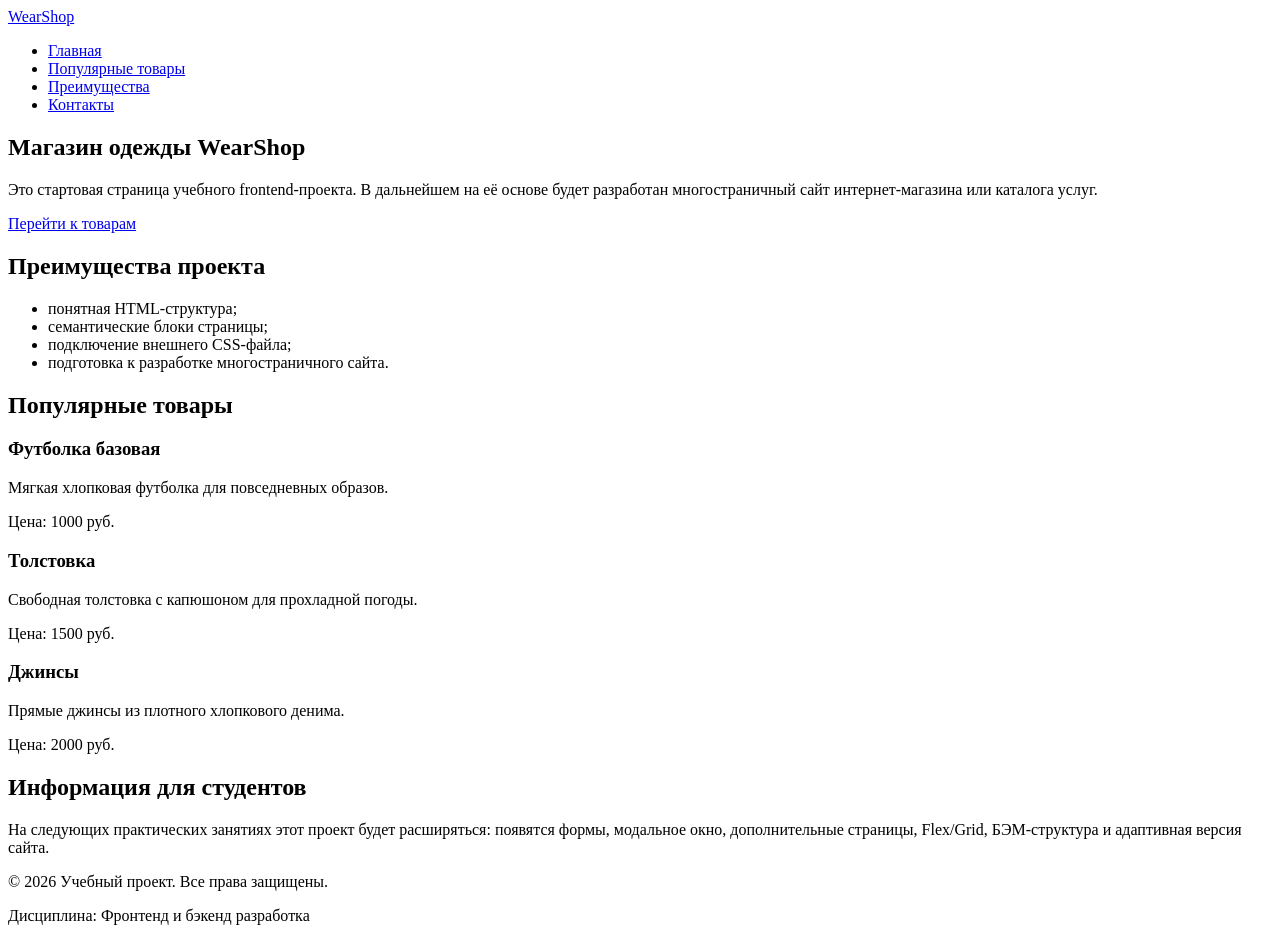
==== index.html @ c842a142 "Практика 2: семантическая главная страница" ====
<!DOCTYPE html>
<html lang="ru">
<head>
  <meta charset="UTF-8">
  <meta name="viewport" content="width=device-width, initial-scale=1.0">
  <title>Магазин одежды WearShop</title>
  <link rel="stylesheet" href="css/style.css">
</head>
<body>
<header>
  <div class="site-header">
    <a class="site-logo" href="index.html">WearShop</a>

    <nav class="site-nav" aria-label="Основная навигация">
      <ul class="site-nav__list">
        <li><a href="index.html">Главная</a></li>
        <li><a href="#popular">Популярные товары</a></li>
        <li><a href="#advantages">Преимущества</a></li>
        <li><a href="#contacts">Контакты</a></li>
      </ul>
    </nav>
  </div>
</header>
<main>
<section class="hero">
  <h1>Магазин одежды WearShop</h1>
  <p>
    Это стартовая страница учебного frontend-проекта.
    В дальнейшем на её основе будет разработан многостраничный сайт
    интернет-магазина или каталога услуг.
  </p>
  <a class="button" href="#popular">Перейти к товарам</a>
</section>
<section class="section" id="advantages">
  <h2>Преимущества проекта</h2>

  <ul class="advantages-list">
    <li>понятная HTML-структура;</li>
    <li>семантические блоки страницы;</li>
    <li>подключение внешнего CSS-файла;</li>
    <li>подготовка к разработке многостраничного сайта.</li>
  </ul>
</section>
<section class="section" id="popular">
  <h2>Популярные товары</h2>

  <article class="product-card">
    <h3>Футболка базовая</h3>
    <p>Мягкая хлопковая футболка для повседневных образов.</p>
    <p>Цена: 1000 руб.</p>
  </article>

  <article class="product-card">
    <h3>Толстовка</h3>
    <p>Свободная толстовка с капюшоном для прохладной погоды.</p>
    <p>Цена: 1500 руб.</p>
  </article>

  <article class="product-card">
    <h3>Джинсы</h3>
    <p>Прямые джинсы из плотного хлопкового денима.</p>
    <p>Цена: 2000 руб.</p>
  </article>
</section>
<aside class="aside-info">
  <h2>Информация для студентов</h2>
  <p>
    На следующих практических занятиях этот проект будет расширяться:
    появятся формы, модальное окно, дополнительные страницы, Flex/Grid,
    БЭМ-структура и адаптивная версия сайта.
  </p>
</aside>
</main>
<footer id="contacts">
  <p>&copy; 2026 Учебный проект. Все права защищены.</p>
  <p>Дисциплина: Фронтенд и бэкенд разработка</p>
</footer>
</body>
</html>
---- css/style.css ----
/* Практическое занятие 2: код на основе методических примеров. */
*/
* {
  box-sizing: border-box;
}

*/
body {
  margin: 0;
  font-family: Arial, sans-serif;
  line-height: 1.5;
  color: #222222;
  background-color: #ffffff;
}

*/
header,
main,
footer {
  padding: 20px;
}

*/
header {
  background-color: #f2f2f2;
}

*/
footer {
  background-color: #f2f2f2;
}

*/
.site-header {
  max-width: 1100px;
  margin: 0 auto;
}

*/
.site-logo {
  font-weight: bold;
  text-decoration: none;
  color: #222222;
}

*/
.site-nav__list {
  padding: 0;
  margin: 16px 0 0;
  list-style: none;
}

*/
.site-nav__list li {
  margin-bottom: 8px;
}

*/
.site-nav__list a {
  color: #0057b8;
  text-decoration: none;
}

*/
.site-nav__list a:hover {
  text-decoration: underline;
}

*/
.hero {
  max-width: 1100px;
  margin: 0 auto 32px;
  padding: 32px 20px;
  background-color: #eef5ff;
  border-radius: 12px;
}

*/
.section {
  max-width: 1100px;
  margin: 0 auto 32px;
}

*/
.section h2 {
  margin-top: 0;
}

*/
.product-card {
  margin-bottom: 16px;
  padding: 16px;
  border: 1px solid #dddddd;
  border-radius: 8px;
  background-color: #ffffff;
}

*/
.product-card h3 {
  margin-top: 0;
}

*/
.button {
  display: inline-block;
  padding: 10px 16px;
  color: #ffffff;
  background-color: #0057b8;
  text-decoration: none;
  border-radius: 6px;
}

*/
.button:hover {
  background-color: #003f86;
}

*/
.aside-info {
  max-width: 1100px;
  margin: 0 auto 32px;
  padding: 16px;
  border-left: 4px solid #0057b8;
  background-color: #f7f7f7;
}
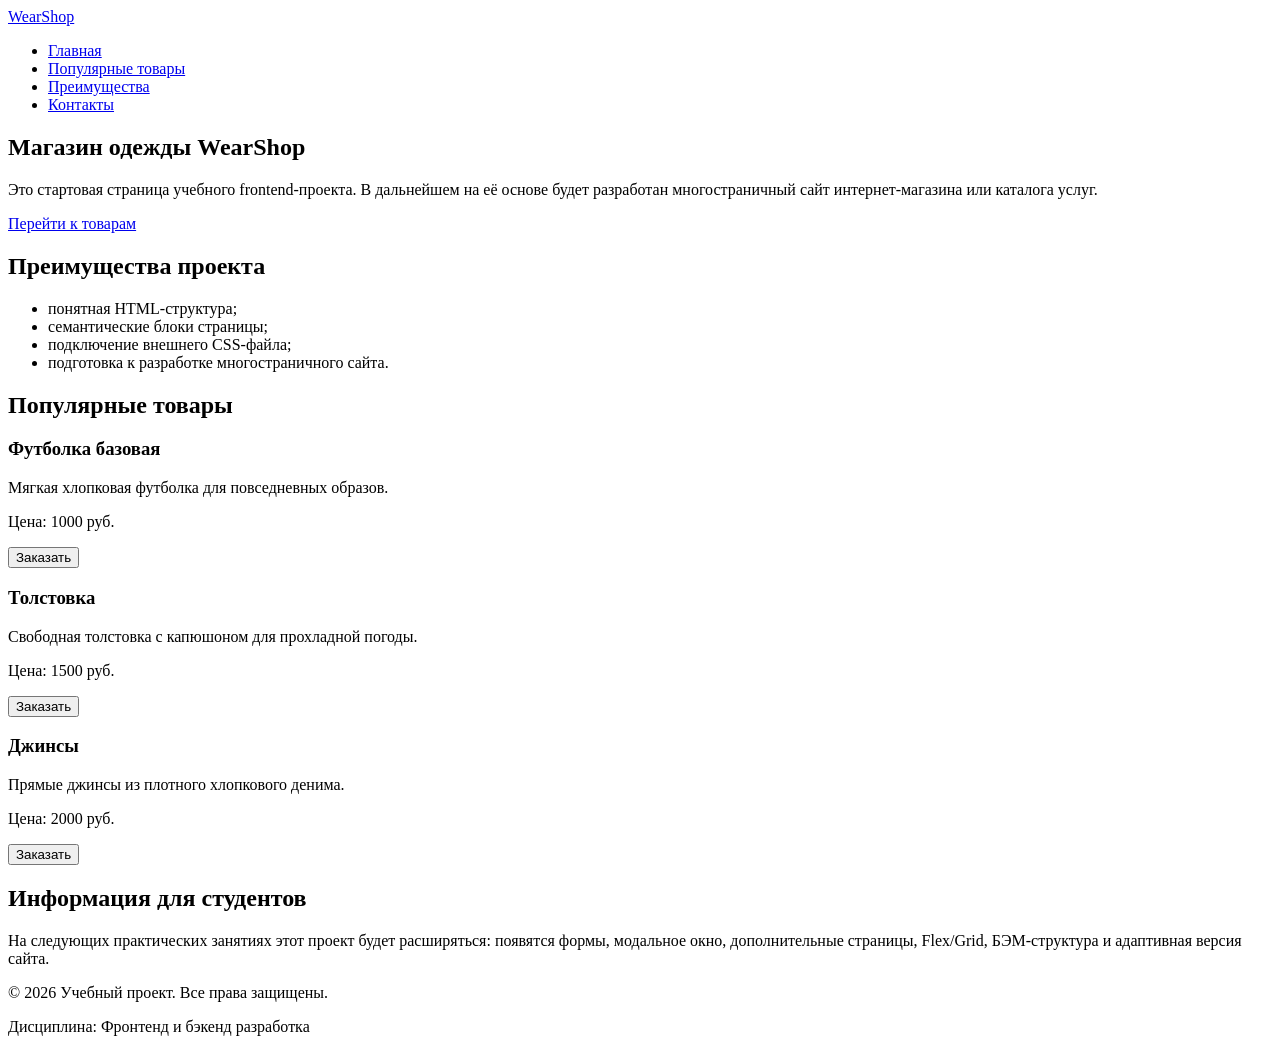
==== commit 4d317fe5: "Практика 3: модальное окно и проверка формы" ====
--- a/index.html
+++ b/index.html
@@ -5,6 +5,7 @@
   <meta name="viewport" content="width=device-width, initial-scale=1.0">
   <title>Магазин одежды WearShop</title>
   <link rel="stylesheet" href="css/style.css">
+  <script src="js/main.js" defer></script>
 </head>
 <body>
 <header>
@@ -48,18 +49,21 @@
     <h3>Футболка базовая</h3>
     <p>Мягкая хлопковая футболка для повседневных образов.</p>
     <p>Цена: 1000 руб.</p>
+    <button class="button product-card__button" type="button" data-product="Футболка базовая">Заказать</button>
   </article>
 
   <article class="product-card">
     <h3>Толстовка</h3>
     <p>Свободная толстовка с капюшоном для прохладной погоды.</p>
     <p>Цена: 1500 руб.</p>
+    <button class="button product-card__button" type="button" data-product="Толстовка">Заказать</button>
   </article>
 
   <article class="product-card">
     <h3>Джинсы</h3>
     <p>Прямые джинсы из плотного хлопкового денима.</p>
     <p>Цена: 2000 руб.</p>
+    <button class="button product-card__button" type="button" data-product="Джинсы">Заказать</button>
   </article>
 </section>
 <aside class="aside-info">
@@ -75,5 +79,100 @@
   <p>&copy; 2026 Учебный проект. Все права защищены.</p>
   <p>Дисциплина: Фронтенд и бэкенд разработка</p>
 </footer>
+<dialog class="order-dialog" id="order-dialog" aria-labelledby="order-dialog-title">
+  <h2 id="order-dialog-title">Оформление заявки</h2>
+
+  <form class="order-form" id="order-form" action="#" method="post" novalidate>
+    <input id="selected-product" name="selected-product" type="hidden">
+
+    <div class="form-field">
+      <label for="order-name">Имя</label>
+      <input
+        id="order-name"
+        name="name"
+        type="text"
+        placeholder="Введите ваше имя"
+        minlength="2"
+        autocomplete="given-name"
+        required
+      >
+    </div>
+
+    <div class="form-field">
+      <label for="order-email">E-mail</label>
+      <input
+        id="order-email"
+        name="email"
+        type="email"
+        placeholder="example@mail.ru"
+        autocomplete="email"
+        required
+      >
+    </div>
+
+    <div class="form-field">
+      <label for="order-phone">Телефон</label>
+      <input
+        id="order-phone"
+        name="phone"
+        type="tel"
+        inputmode="tel"
+        placeholder="+7 (900) 000-00-00"
+        pattern="^\+7 \(\d{3}\) \d{3}-\d{2}-\d{2}$"
+        required
+      >
+      <small>Формат: +7 (900) 000-00-00</small>
+    </div>
+
+    <div class="form-field">
+      <label for="order-date">Дата связи</label>
+      <input
+        id="order-date"
+        name="date"
+        type="date"
+      >
+    </div>
+
+    <div class="form-field">
+      <label for="order-topic">Тема заявки</label>
+      <select id="order-topic" name="topic" required>
+        <option value="">Выберите тему</option>
+        <option value="product">Заказ товара</option>
+        <option value="consultation">Консультация</option>
+        <option value="delivery">Доставка</option>
+      </select>
+    </div>
+
+    <div class="form-field">
+      <label for="order-comment">Комментарий</label>
+      <textarea
+        id="order-comment"
+        name="comment"
+        rows="4"
+        placeholder="Укажите дополнительную информацию"
+      ></textarea>
+    </div>
+
+    <div class="form-field form-field--checkbox">
+      <label>
+        <input
+          id="order-agreement"
+          name="agreement"
+          type="checkbox"
+          required
+        >
+        Я согласен на обработку данных
+      </label>
+    </div>
+
+    <div class="form-actions">
+      <button type="button" id="close-order-dialog">Закрыть</button>
+      <button type="submit">Отправить заявку</button>
+    </div>
+  </form>
+</dialog>
+<p class="success-message" id="success-message" hidden>
+  Форма успешно отправлена!
+</p>
 </body>
 </html>
--- a/css/style.css
+++ b/css/style.css
@@ -1,4 +1,4 @@
-/* Практическое занятие 2: код на основе методических примеров. */
+/* Практическое занятие 3: код на основе методических примеров. */
 */
 * {
   box-sizing: border-box;
@@ -123,3 +123,80 @@
   border-left: 4px solid #0057b8;
   background-color: #f7f7f7;
 }
+
+*/
+.order-dialog {
+  width: min(100% - 32px, 560px);
+  padding: 24px;
+  border: none;
+  border-radius: 12px;
+}
+
+*/
+.order-dialog::backdrop {
+  background-color: rgba(0, 0, 0, 0.5);
+}
+
+*/
+.form-field {
+  margin-bottom: 16px;
+}
+
+*/
+.form-field label {
+  display: block;
+  margin-bottom: 6px;
+}
+
+*/
+.form-field input,
+.form-field select,
+.form-field textarea {
+  width: 100%;
+  padding: 10px 12px;
+  border: 1px solid #cccccc;
+  border-radius: 6px;
+  font: inherit;
+}
+
+*/
+.form-field input[type="checkbox"] {
+  width: auto;
+}
+
+*/
+.form-field small {
+  display: block;
+  margin-top: 4px;
+  color: #666666;
+}
+
+*/
+.form-field input:focus-visible,
+.form-field select:focus-visible,
+.form-field textarea:focus-visible,
+.form-actions button:focus-visible {
+  outline: 2px solid #0057b8;
+  outline-offset: 2px;
+}
+
+*/
+[aria-invalid="true"] {
+  border-color: #b00020;
+}
+
+*/
+.form-actions {
+  display: flex;
+  gap: 12px;
+  margin-top: 20px;
+}
+
+*/
+.success-message {
+  max-width: 1100px;
+  margin: 24px auto;
+  padding: 16px;
+  border-left: 4px solid #168a2f;
+  background-color: #eefaf0;
+}
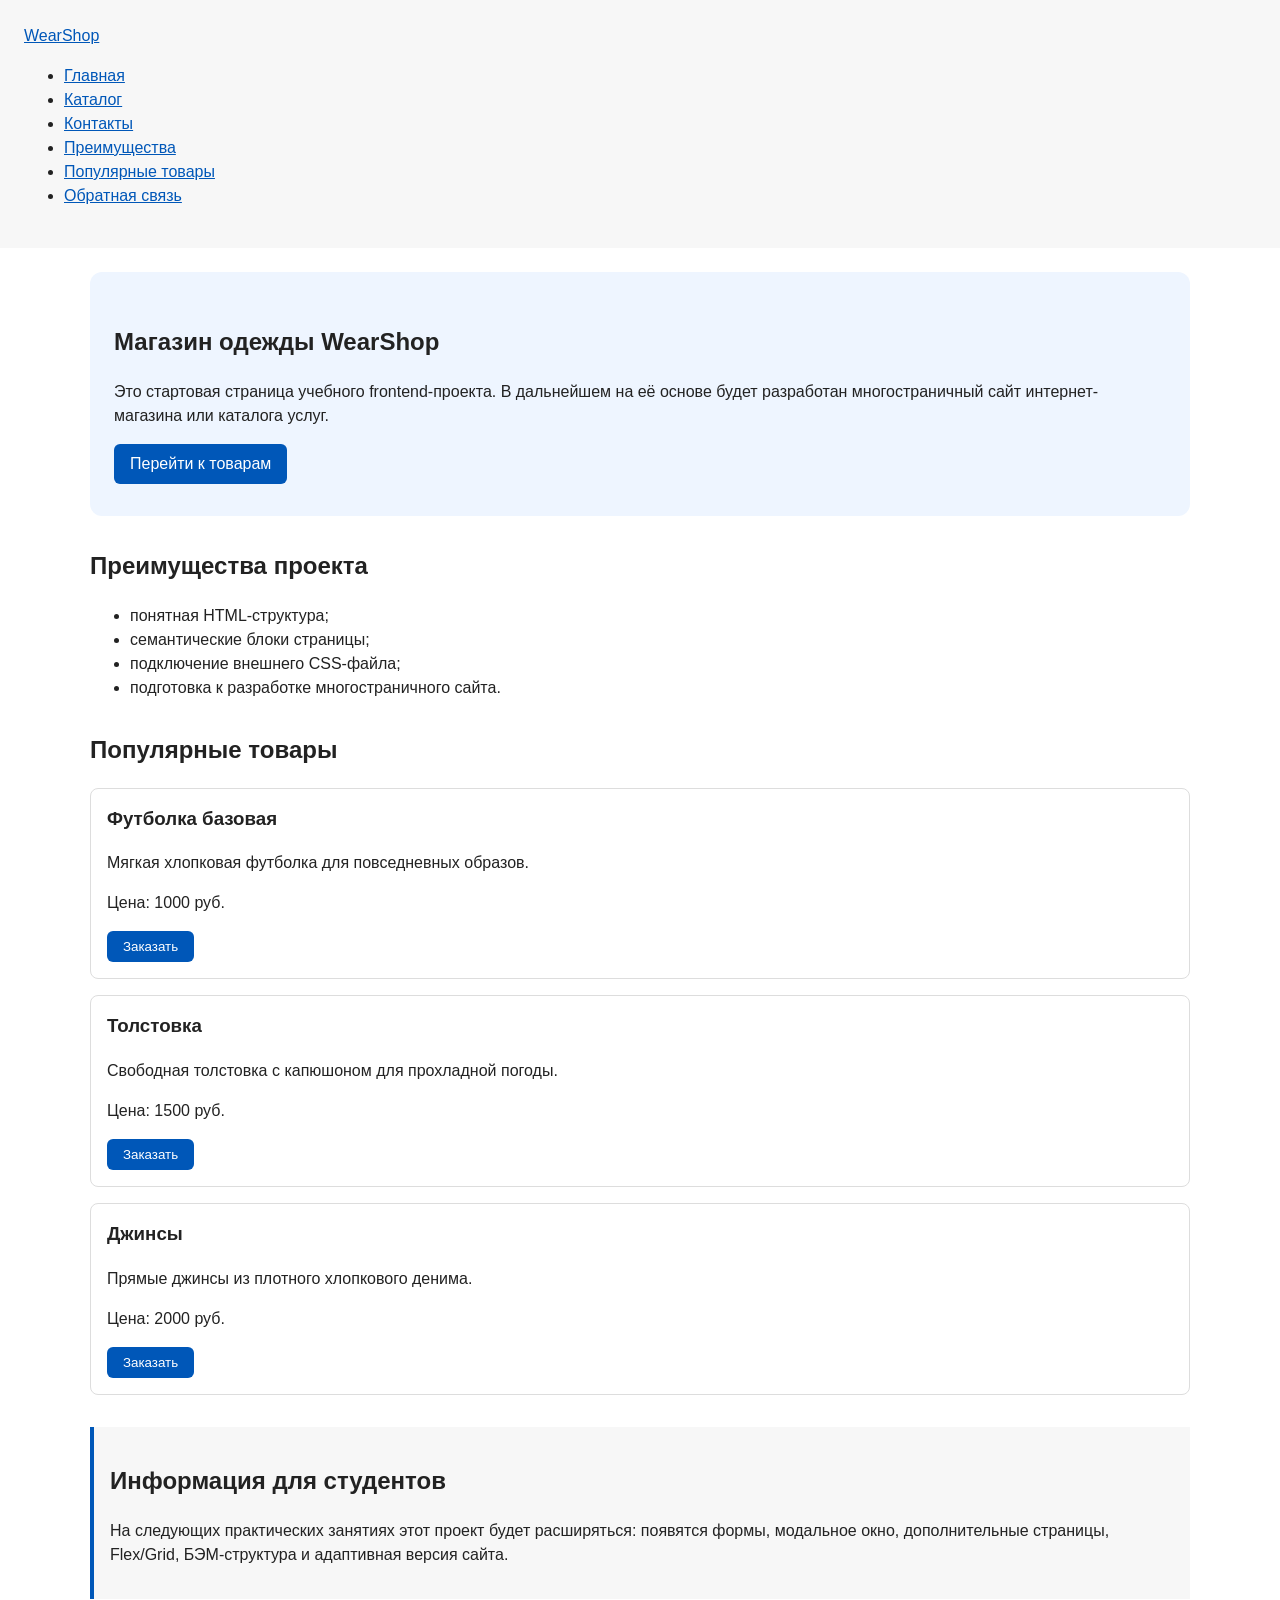
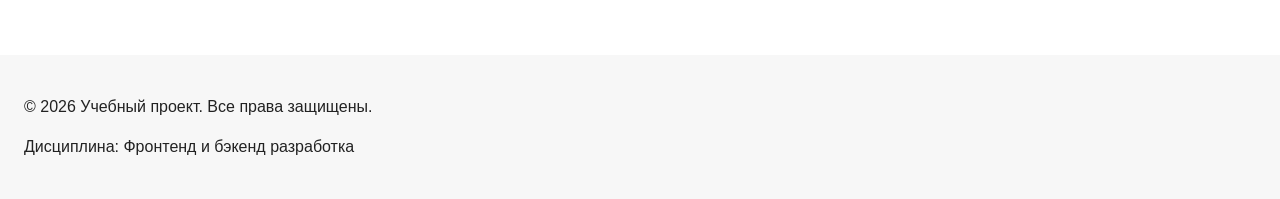
==== commit 6c77217b: "Практика 5: страницы каталога и контактов" ====
--- a/index.html
+++ b/index.html
@@ -3,6 +3,7 @@
 <head>
   <meta charset="UTF-8">
   <meta name="viewport" content="width=device-width, initial-scale=1.0">
+  <meta name="description" content="Учебный магазин одежды WearShop: базовые вещи и форма заявки.">
   <title>Магазин одежды WearShop</title>
   <link rel="stylesheet" href="css/style.css">
   <script src="js/main.js" defer></script>
@@ -13,13 +14,15 @@
     <a class="site-logo" href="index.html">WearShop</a>
 
     <nav class="site-nav" aria-label="Основная навигация">
-      <ul class="site-nav__list">
-        <li><a href="index.html">Главная</a></li>
-        <li><a href="#popular">Популярные товары</a></li>
-        <li><a href="#advantages">Преимущества</a></li>
-        <li><a href="#contacts">Контакты</a></li>
-      </ul>
-    </nav>
+  <ul class="site-nav__list">
+    <li><a href="index.html">Главная</a></li>
+    <li><a href="catalog.html">Каталог</a></li>
+    <li><a href="contacts.html">Контакты</a></li>
+    <li><a href="index.html#advantages">Преимущества</a></li>
+    <li><a href="index.html#popular">Популярные товары</a></li>
+    <li><a href="index.html#contacts">Обратная связь</a></li>
+  </ul>
+</nav>
   </div>
 </header>
 <main>
--- a/css/style.css
+++ b/css/style.css
@@ -1,4 +1,4 @@
-/* Практическое занятие 3: код на основе методических примеров. */
+/* Практическое занятие 5: код на основе методических примеров. */
 */
 * {
   box-sizing: border-box;
@@ -200,3 +200,230 @@
   border-left: 4px solid #168a2f;
   background-color: #eefaf0;
 }
+
+:root {
+  /* Основные цвета проекта */
+  --color-bg: #ffffff;
+  --color-text: #222222;
+  --color-muted: #666666;
+  --color-primary: #0057b8;
+  --color-primary-dark: #003f86;
+  --color-border: #dddddd;
+  --color-surface: #f7f7f7;
+  --color-surface-accent: #eef5ff;
+  --color-danger: #b00020;
+  --color-success: #168a2f;
+  --color-success-bg: #eefaf0;
+  --color-white: #ffffff;
+
+  /* Отступы */
+  --space-xs: 4px;
+  --space-sm: 8px;
+  --space-md: 16px;
+  --space-lg: 24px;
+  --space-xl: 32px;
+
+  /* Скругления */
+  --radius-sm: 6px;
+  --radius-md: 8px;
+  --radius-lg: 12px;
+
+  /* Размеры */
+  --container-width: 1100px;
+}
+
+body {
+  margin: 0;
+  font-family: Arial, sans-serif;
+  line-height: 1.5;
+  color: var(--color-text);
+  background-color: var(--color-bg);
+}
+
+* {
+  box-sizing: border-box;
+}
+
+header,
+main,
+footer {
+  padding: var(--space-lg);
+}
+
+header {
+  background-color: var(--color-surface);
+}
+
+footer {
+  background-color: var(--color-surface);
+}
+
+a {
+  color: var(--color-primary);
+}
+
+a:hover {
+  color: var(--color-primary-dark);
+}
+
+a:focus-visible {
+  outline: 2px solid var(--color-primary);
+  outline-offset: 3px;
+}
+
+.button {
+  display: inline-block;
+  padding: var(--space-sm) var(--space-md);
+  color: var(--color-white);
+  background-color: var(--color-primary);
+  text-decoration: none;
+  border: none;
+  border-radius: var(--radius-sm);
+  cursor: pointer;
+}
+
+.button:hover {
+  background-color: var(--color-primary-dark);
+}
+
+.button:focus-visible {
+  outline: 2px solid var(--color-primary);
+  outline-offset: 3px;
+}
+
+.button:disabled {
+  opacity: 0.6;
+  cursor: not-allowed;
+}
+
+.hero {
+  max-width: var(--container-width);
+  margin: 0 auto var(--space-xl);
+  padding: var(--space-xl) var(--space-lg);
+  background-color: var(--color-surface-accent);
+  border-radius: var(--radius-lg);
+}
+
+.section {
+  max-width: var(--container-width);
+  margin: 0 auto var(--space-xl);
+}
+
+.section h2 {
+  margin-top: 0;
+}
+
+.product-card {
+  margin-bottom: var(--space-md);
+  padding: var(--space-md);
+  border: 1px solid var(--color-border);
+  border-radius: var(--radius-md);
+  background-color: var(--color-bg);
+}
+
+.product-card:hover {
+  border-color: var(--color-primary);
+}
+
+.product-card h3 {
+  margin-top: 0;
+}
+
+.aside-info {
+  max-width: var(--container-width);
+  margin: 0 auto var(--space-xl);
+  padding: var(--space-md);
+  border-left: 4px solid var(--color-primary);
+  background-color: var(--color-surface);
+}
+
+.order-dialog {
+  width: min(100% - 32px, 560px);
+  padding: var(--space-lg);
+  border: none;
+  border-radius: var(--radius-lg);
+}
+
+.order-dialog::backdrop {
+  background-color: rgba(0, 0, 0, 0.5);
+}
+
+.form-field {
+  margin-bottom: var(--space-md);
+}
+
+.form-field label {
+  display: block;
+  margin-bottom: var(--space-xs);
+}
+
+.form-field input,
+.form-field select,
+.form-field textarea {
+  width: 100%;
+  padding: 10px 12px;
+  border: 1px solid var(--color-border);
+  border-radius: var(--radius-sm);
+  font: inherit;
+}
+
+.form-field input[type="checkbox"] {
+  width: auto;
+}
+
+.form-field small {
+  display: block;
+  margin-top: var(--space-xs);
+  color: var(--color-muted);
+}
+
+.form-field input:hover,
+.form-field select:hover,
+.form-field textarea:hover {
+  border-color: var(--color-primary);
+}
+
+.form-field input:focus-visible,
+.form-field select:focus-visible,
+.form-field textarea:focus-visible,
+.form-actions button:focus-visible {
+  outline: 2px solid var(--color-primary);
+  outline-offset: 3px;
+}
+
+[aria-invalid="true"] {
+  border-color: var(--color-danger);
+}
+
+.success-message {
+  max-width: var(--container-width);
+  margin: var(--space-lg) auto;
+  padding: var(--space-md);
+  border-left: 4px solid var(--color-success);
+  background-color: var(--color-success-bg);
+}
+
+.breadcrumbs {
+  max-width: var(--container-width);
+  margin: 0 auto var(--space-md);
+  font-size: 14px;
+  color: var(--color-muted);
+}
+
+.breadcrumbs a {
+  color: var(--color-primary);
+}
+
+.breadcrumbs span::before {
+  content: " / ";
+  color: var(--color-muted);
+}
+
+html {
+  scroll-behavior: smooth;
+}
+
+:target {
+  outline: 2px dashed var(--color-primary);
+  outline-offset: 4px;
+}
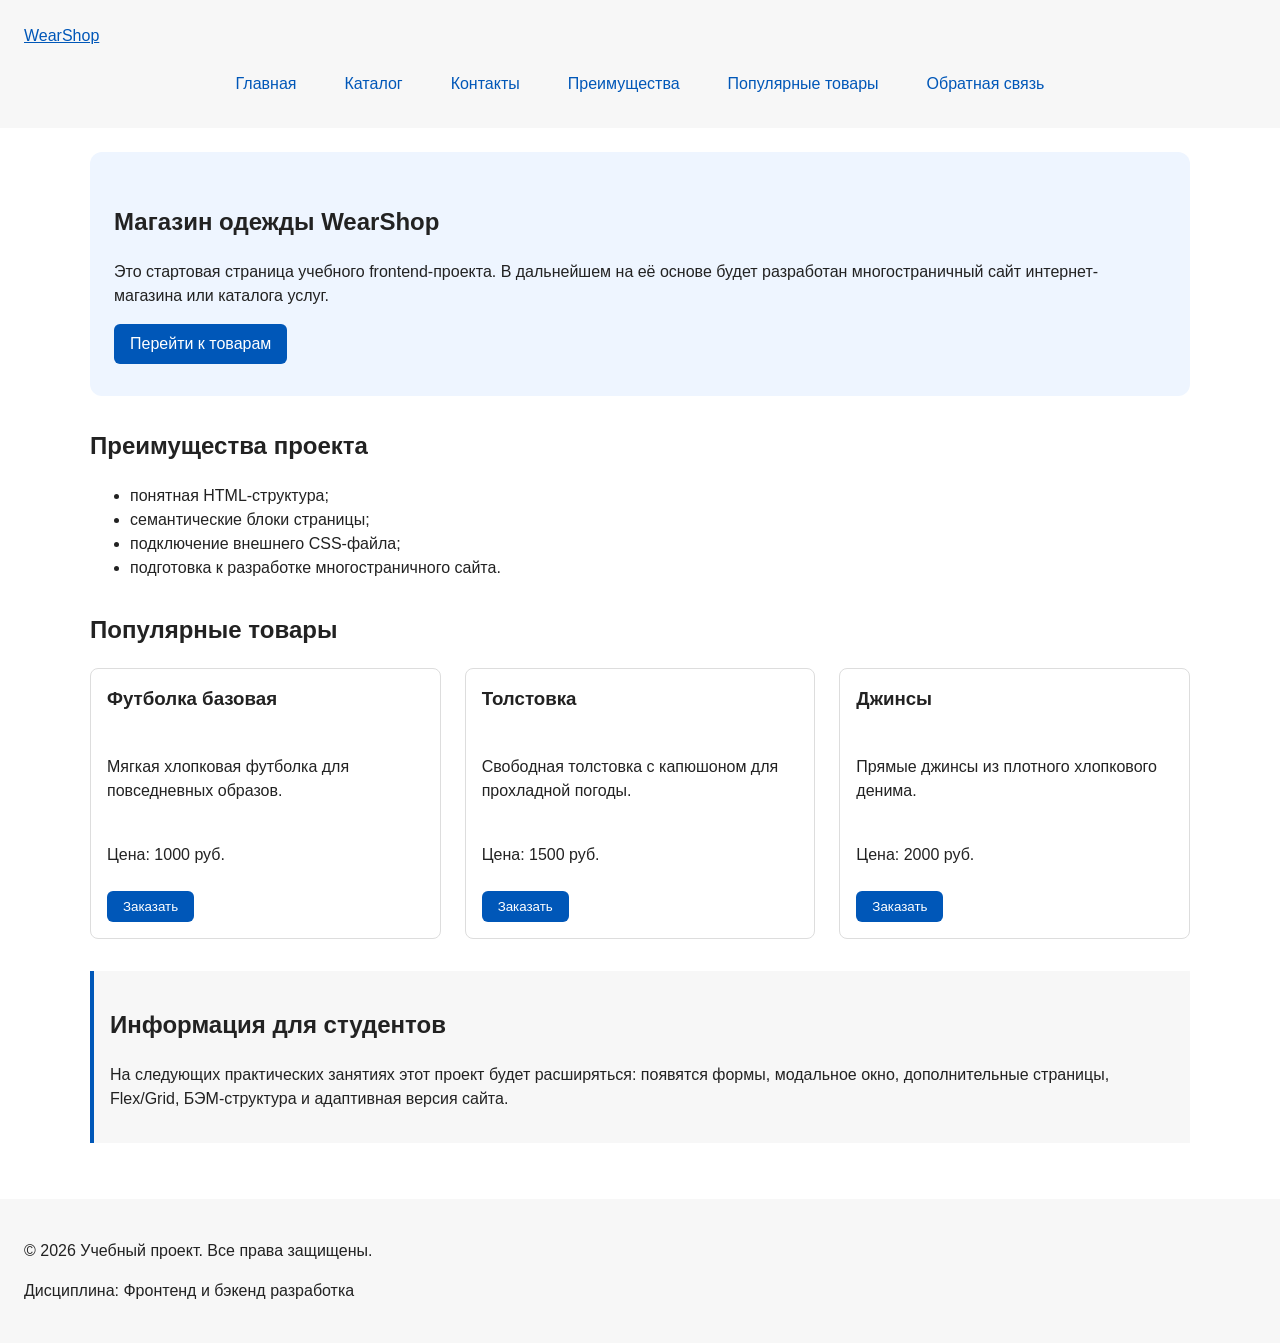
==== commit e2679a7b: "Практика 6: Flexbox и Grid" ====
--- a/index.html
+++ b/index.html
@@ -48,7 +48,8 @@
 <section class="section" id="popular">
   <h2>Популярные товары</h2>
 
-  <article class="product-card">
+  <div class="products-grid">
+<article class="product-card">
     <h3>Футболка базовая</h3>
     <p>Мягкая хлопковая футболка для повседневных образов.</p>
     <p>Цена: 1000 руб.</p>
@@ -68,6 +69,7 @@
     <p>Цена: 2000 руб.</p>
     <button class="button product-card__button" type="button" data-product="Джинсы">Заказать</button>
   </article>
+</div>
 </section>
 <aside class="aside-info">
   <h2>Информация для студентов</h2>
--- a/css/style.css
+++ b/css/style.css
@@ -1,4 +1,4 @@
-/* Практическое занятие 5: код на основе методических примеров. */
+/* Практическое занятие 6: код на основе методических примеров. */
 */
 * {
   box-sizing: border-box;
@@ -314,7 +314,10 @@
 }
 
 .product-card {
-  margin-bottom: var(--space-md);
+  display: flex;
+  flex-direction: column;
+  gap: var(--space-sm);
+  margin-bottom: 0;
   padding: var(--space-md);
   border: 1px solid var(--color-border);
   border-radius: var(--radius-md);
@@ -427,3 +430,88 @@
   outline: 2px dashed var(--color-primary);
   outline-offset: 4px;
 }
+
+.site-nav__list {
+  display: flex;
+  flex-wrap: wrap;
+  justify-content: center;
+  align-items: center;
+  gap: var(--space-md);
+  padding: 0;
+  margin: var(--space-md) 0 0;
+  list-style: none;
+}
+
+.site-nav__list a {
+  display: inline-block;
+  padding: var(--space-sm) var(--space-md);
+  color: var(--color-primary);
+  text-decoration: none;
+  border-radius: var(--radius-sm);
+}
+
+.site-nav__list a:hover {
+  color: var(--color-white);
+  background-color: var(--color-primary);
+}
+
+.products-grid {
+  display: grid;
+  grid-template-columns: repeat(3, 1fr);
+  gap: var(--space-lg);
+}
+
+.product-card .button {
+  margin-top: auto;
+  align-self: flex-start;
+}
+
+.catalog-layout {
+  max-width: var(--container-width);
+  margin: 0 auto var(--space-xl);
+  display: grid;
+  grid-template-columns: 260px 1fr;
+  grid-template-areas: "filters products";
+  gap: var(--space-lg);
+}
+
+.catalog-filters {
+  grid-area: filters;
+  padding: var(--space-md);
+  border: 1px solid var(--color-border);
+  border-radius: var(--radius-md);
+  background-color: var(--color-surface);
+}
+
+.catalog-products {
+  grid-area: products;
+}
+
+.filters-form {
+  display: grid;
+  gap: var(--space-md);
+}
+
+.filters-form fieldset {
+  margin: 0;
+  padding: var(--space-md);
+  border: 1px solid var(--color-border);
+  border-radius: var(--radius-sm);
+}
+
+.filters-form legend {
+  font-weight: 700;
+}
+
+.filters-form label {
+  display: block;
+  margin-bottom: var(--space-sm);
+}
+
+.filters-form input[type="number"] {
+  width: 100%;
+  padding: 8px 10px;
+  border: 1px solid var(--color-border);
+  border-radius: var(--radius-sm);
+  font: inherit;
+}
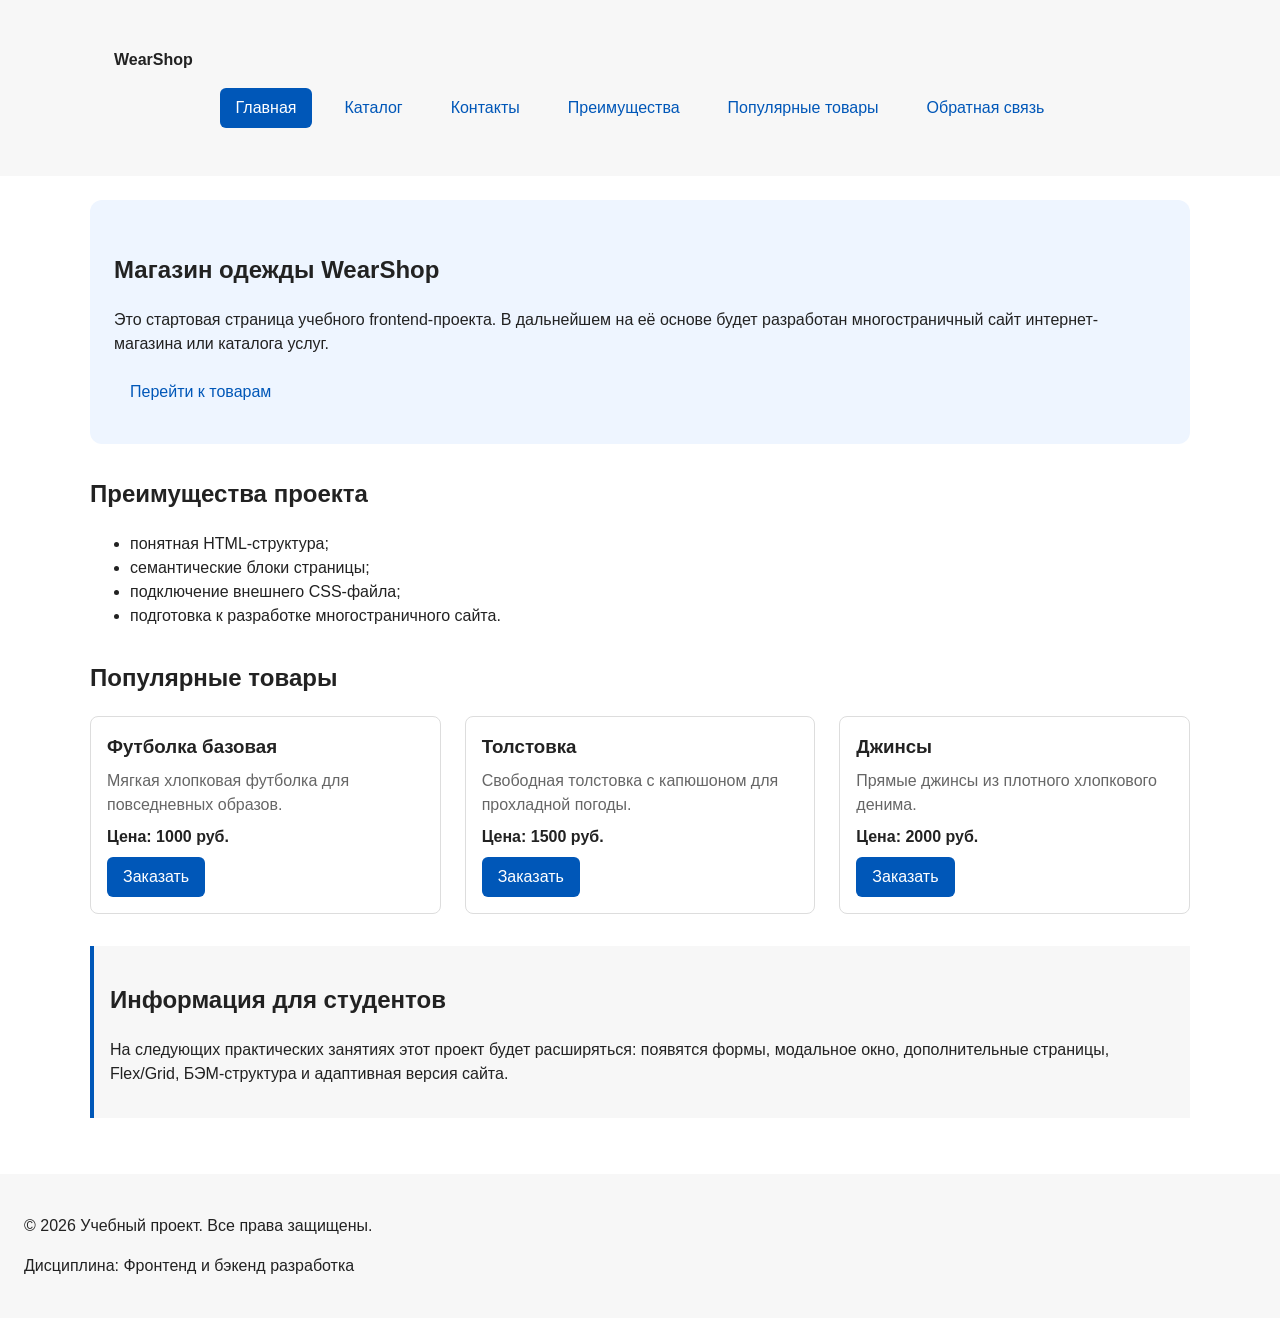
==== commit cbdec19c: "Практика 7: классы БЭМ" ====
--- a/index.html
+++ b/index.html
@@ -9,20 +9,18 @@
   <script src="js/main.js" defer></script>
 </head>
 <body>
-<header>
-  <div class="site-header">
-    <a class="site-logo" href="index.html">WearShop</a>
+<header class="site-header">
+  <div class="site-header__inner">
+    <a class="site-header__logo" href="index.html">WearShop</a>
 
     <nav class="site-nav" aria-label="Основная навигация">
-  <ul class="site-nav__list">
-    <li><a href="index.html">Главная</a></li>
-    <li><a href="catalog.html">Каталог</a></li>
-    <li><a href="contacts.html">Контакты</a></li>
-    <li><a href="index.html#advantages">Преимущества</a></li>
-    <li><a href="index.html#popular">Популярные товары</a></li>
-    <li><a href="index.html#contacts">Обратная связь</a></li>
-  </ul>
-</nav>
+      <ul class="site-nav__list"><li class="site-nav__item"><a class="site-nav__link site-nav__link--active" href="index.html" aria-current="page">Главная</a></li>
+<li class="site-nav__item"><a class="site-nav__link" href="catalog.html">Каталог</a></li>
+<li class="site-nav__item"><a class="site-nav__link" href="contacts.html">Контакты</a></li>
+<li class="site-nav__item"><a class="site-nav__link" href="index.html#advantages">Преимущества</a></li>
+<li class="site-nav__item"><a class="site-nav__link" href="index.html#popular">Популярные товары</a></li>
+<li class="site-nav__item"><a class="site-nav__link" href="index.html#contacts">Обратная связь</a></li></ul>
+    </nav>
   </div>
 </header>
 <main>
@@ -50,24 +48,24 @@
 
   <div class="products-grid">
 <article class="product-card">
-    <h3>Футболка базовая</h3>
-    <p>Мягкая хлопковая футболка для повседневных образов.</p>
-    <p>Цена: 1000 руб.</p>
-    <button class="button product-card__button" type="button" data-product="Футболка базовая">Заказать</button>
+    <h3 class="product-card__title">Футболка базовая</h3>
+    <p class="product-card__description">Мягкая хлопковая футболка для повседневных образов.</p>
+    <p class="product-card__price">Цена: 1000 руб.</p>
+    <button class="button button--primary product-card__button" type="button" data-product="Футболка базовая">Заказать</button>
   </article>
 
   <article class="product-card">
-    <h3>Толстовка</h3>
-    <p>Свободная толстовка с капюшоном для прохладной погоды.</p>
-    <p>Цена: 1500 руб.</p>
-    <button class="button product-card__button" type="button" data-product="Толстовка">Заказать</button>
+    <h3 class="product-card__title">Толстовка</h3>
+    <p class="product-card__description">Свободная толстовка с капюшоном для прохладной погоды.</p>
+    <p class="product-card__price">Цена: 1500 руб.</p>
+    <button class="button button--primary product-card__button" type="button" data-product="Толстовка">Заказать</button>
   </article>
 
   <article class="product-card">
-    <h3>Джинсы</h3>
-    <p>Прямые джинсы из плотного хлопкового денима.</p>
-    <p>Цена: 2000 руб.</p>
-    <button class="button product-card__button" type="button" data-product="Джинсы">Заказать</button>
+    <h3 class="product-card__title">Джинсы</h3>
+    <p class="product-card__description">Прямые джинсы из плотного хлопкового денима.</p>
+    <p class="product-card__price">Цена: 2000 руб.</p>
+    <button class="button button--primary product-card__button" type="button" data-product="Джинсы">Заказать</button>
   </article>
 </div>
 </section>
@@ -80,19 +78,19 @@
   </p>
 </aside>
 </main>
-<footer id="contacts">
+<footer class="site-footer" id="contacts">
   <p>&copy; 2026 Учебный проект. Все права защищены.</p>
   <p>Дисциплина: Фронтенд и бэкенд разработка</p>
 </footer>
 <dialog class="order-dialog" id="order-dialog" aria-labelledby="order-dialog-title">
-  <h2 id="order-dialog-title">Оформление заявки</h2>
+  <h2 class="order-dialog__title" id="order-dialog-title">Оформление заявки</h2>
 
   <form class="order-form" id="order-form" action="#" method="post" novalidate>
     <input id="selected-product" name="selected-product" type="hidden">
 
-    <div class="form-field">
-      <label for="order-name">Имя</label>
-      <input
+    <div class="order-form__field">
+      <label class="order-form__label" for="order-name">Имя</label>
+      <input class="order-form__input"
         id="order-name"
         name="name"
         type="text"
@@ -103,9 +101,9 @@
       >
     </div>
 
-    <div class="form-field">
-      <label for="order-email">E-mail</label>
-      <input
+    <div class="order-form__field">
+      <label class="order-form__label" for="order-email">E-mail</label>
+      <input class="order-form__input"
         id="order-email"
         name="email"
         type="email"
@@ -115,9 +113,9 @@
       >
     </div>
 
-    <div class="form-field">
-      <label for="order-phone">Телефон</label>
-      <input
+    <div class="order-form__field">
+      <label class="order-form__label" for="order-phone">Телефон</label>
+      <input class="order-form__input"
         id="order-phone"
         name="phone"
         type="tel"
@@ -126,21 +124,21 @@
         pattern="^\+7 \(\d{3}\) \d{3}-\d{2}-\d{2}$"
         required
       >
-      <small>Формат: +7 (900) 000-00-00</small>
+      <small class="order-form__hint">Формат: +7 (900) 000-00-00</small>
     </div>
 
-    <div class="form-field">
-      <label for="order-date">Дата связи</label>
-      <input
+    <div class="order-form__field">
+      <label class="order-form__label" for="order-date">Дата связи</label>
+      <input class="order-form__input"
         id="order-date"
         name="date"
         type="date"
       >
     </div>
 
-    <div class="form-field">
-      <label for="order-topic">Тема заявки</label>
-      <select id="order-topic" name="topic" required>
+    <div class="order-form__field">
+      <label class="order-form__label" for="order-topic">Тема заявки</label>
+      <select class="order-form__select" id="order-topic" name="topic" required>
         <option value="">Выберите тему</option>
         <option value="product">Заказ товара</option>
         <option value="consultation">Консультация</option>
@@ -148,9 +146,9 @@
       </select>
     </div>
 
-    <div class="form-field">
-      <label for="order-comment">Комментарий</label>
-      <textarea
+    <div class="order-form__field">
+      <label class="order-form__label" for="order-comment">Комментарий</label>
+      <textarea class="order-form__textarea"
         id="order-comment"
         name="comment"
         rows="4"
@@ -158,9 +156,9 @@
       ></textarea>
     </div>
 
-    <div class="form-field form-field--checkbox">
-      <label>
-        <input
+    <div class="order-form__field order-form__field--checkbox">
+      <label class="order-form__label">
+        <input class="order-form__checkbox"
           id="order-agreement"
           name="agreement"
           type="checkbox"
@@ -170,9 +168,9 @@
       </label>
     </div>
 
-    <div class="form-actions">
-      <button type="button" id="close-order-dialog">Закрыть</button>
-      <button type="submit">Отправить заявку</button>
+    <div class="order-form__actions">
+      <button class="button button--secondary" type="button" id="close-order-dialog">Закрыть</button>
+      <button class="button button--primary" type="submit">Отправить заявку</button>
     </div>
   </form>
 </dialog>
--- a/css/style.css
+++ b/css/style.css
@@ -1,4 +1,4 @@
-/* Практическое занятие 6: код на основе методических примеров. */
+/* Практическое занятие 7: код на основе методических примеров. */
 */
 * {
   box-sizing: border-box;
@@ -37,7 +37,7 @@
 }
 
 */
-.site-logo {
+.site-header__logo {
   font-weight: bold;
   text-decoration: none;
   color: #222222;
@@ -51,18 +51,18 @@
 }
 
 */
-.site-nav__list li {
+.site-nav__item {
   margin-bottom: 8px;
 }
 
 */
-.site-nav__list a {
+.site-nav__link {
   color: #0057b8;
   text-decoration: none;
 }
 
 */
-.site-nav__list a:hover {
+.site-nav__link:hover {
   text-decoration: underline;
 }
 
@@ -82,7 +82,7 @@
 }
 
 */
-.section h2 {
+.section__title {
   margin-top: 0;
 }
 
@@ -96,7 +96,7 @@
 }
 
 */
-.product-card h3 {
+.product-card__title {
   margin-top: 0;
 }
 
@@ -138,20 +138,20 @@
 }
 
 */
-.form-field {
+.order-form__field {
   margin-bottom: 16px;
 }
 
 */
-.form-field label {
+.order-form__label {
   display: block;
   margin-bottom: 6px;
 }
 
 */
-.form-field input,
-.form-field select,
-.form-field textarea {
+.order-form__input,
+.order-form__select,
+.order-form__textarea {
   width: 100%;
   padding: 10px 12px;
   border: 1px solid #cccccc;
@@ -160,22 +160,22 @@
 }
 
 */
-.form-field input[type="checkbox"] {
+.order-form__checkbox {
   width: auto;
 }
 
 */
-.form-field small {
+.order-form__hint {
   display: block;
   margin-top: 4px;
   color: #666666;
 }
 
 */
-.form-field input:focus-visible,
-.form-field select:focus-visible,
-.form-field textarea:focus-visible,
-.form-actions button:focus-visible {
+.order-form__input:focus-visible,
+.order-form__select:focus-visible,
+.order-form__textarea:focus-visible,
+.order-form__actions .button:focus-visible {
   outline: 2px solid #0057b8;
   outline-offset: 2px;
 }
@@ -186,7 +186,7 @@
 }
 
 */
-.form-actions {
+.order-form__actions {
   display: flex;
   gap: 12px;
   margin-top: 20px;
@@ -274,11 +274,10 @@
 .button {
   display: inline-block;
   padding: var(--space-sm) var(--space-md);
-  color: var(--color-white);
-  background-color: var(--color-primary);
-  text-decoration: none;
   border: none;
   border-radius: var(--radius-sm);
+  font: inherit;
+  text-decoration: none;
   cursor: pointer;
 }
 
@@ -309,7 +308,7 @@
   margin: 0 auto var(--space-xl);
 }
 
-.section h2 {
+.section__title {
   margin-top: 0;
 }
 
@@ -317,7 +316,6 @@
   display: flex;
   flex-direction: column;
   gap: var(--space-sm);
-  margin-bottom: 0;
   padding: var(--space-md);
   border: 1px solid var(--color-border);
   border-radius: var(--radius-md);
@@ -328,8 +326,9 @@
   border-color: var(--color-primary);
 }
 
-.product-card h3 {
-  margin-top: 0;
+.product-card__title {
+  margin: 0;
+  color: var(--color-text);
 }
 
 .aside-info {
@@ -351,18 +350,18 @@
   background-color: rgba(0, 0, 0, 0.5);
 }
 
-.form-field {
+.order-form__field {
   margin-bottom: var(--space-md);
 }
 
-.form-field label {
+.order-form__label {
   display: block;
   margin-bottom: var(--space-xs);
 }
 
-.form-field input,
-.form-field select,
-.form-field textarea {
+.order-form__input,
+.order-form__select,
+.order-form__textarea {
   width: 100%;
   padding: 10px 12px;
   border: 1px solid var(--color-border);
@@ -370,26 +369,26 @@
   font: inherit;
 }
 
-.form-field input[type="checkbox"] {
+.order-form__checkbox {
   width: auto;
 }
 
-.form-field small {
+.order-form__hint {
   display: block;
   margin-top: var(--space-xs);
   color: var(--color-muted);
 }
 
-.form-field input:hover,
-.form-field select:hover,
-.form-field textarea:hover {
+.order-form__input:hover,
+.order-form__select:hover,
+.order-form__textarea:hover {
   border-color: var(--color-primary);
 }
 
-.form-field input:focus-visible,
-.form-field select:focus-visible,
-.form-field textarea:focus-visible,
-.form-actions button:focus-visible {
+.order-form__input:focus-visible,
+.order-form__select:focus-visible,
+.order-form__textarea:focus-visible,
+.order-form__actions .button:focus-visible {
   outline: 2px solid var(--color-primary);
   outline-offset: 3px;
 }
@@ -413,11 +412,11 @@
   color: var(--color-muted);
 }
 
-.breadcrumbs a {
+.breadcrumbs__link {
   color: var(--color-primary);
 }
 
-.breadcrumbs span::before {
+.breadcrumbs__current::before {
   content: " / ";
   color: var(--color-muted);
 }
@@ -442,7 +441,7 @@
   list-style: none;
 }
 
-.site-nav__list a {
+.site-nav__link {
   display: inline-block;
   padding: var(--space-sm) var(--space-md);
   color: var(--color-primary);
@@ -450,7 +449,7 @@
   border-radius: var(--radius-sm);
 }
 
-.site-nav__list a:hover {
+.site-nav__link:hover {
   color: var(--color-white);
   background-color: var(--color-primary);
 }
@@ -461,7 +460,7 @@
   gap: var(--space-lg);
 }
 
-.product-card .button {
+.product-card__button {
   margin-top: auto;
   align-self: flex-start;
 }
@@ -515,3 +514,94 @@
   border-radius: var(--radius-sm);
   font: inherit;
 }
+
+.site-header {
+  background-color: var(--color-surface);
+}
+
+.site-header__inner {
+  max-width: var(--container-width);
+  margin: 0 auto;
+  padding: var(--space-lg);
+}
+
+.site-header__logo {
+  font-weight: 700;
+  color: var(--color-text);
+  text-decoration: none;
+}
+
+.site-nav__link:focus-visible {
+  outline: 2px solid var(--color-primary);
+  outline-offset: 3px;
+}
+
+.site-nav__link--active {
+  color: var(--color-white);
+  background-color: var(--color-primary);
+}
+
+.product-card--featured {
+  border-color: var(--color-primary);
+}
+
+.product-card--discount {
+  border-color: var(--color-danger);
+}
+
+.product-card__description {
+  margin: 0;
+  color: var(--color-muted);
+}
+
+.product-card__price {
+  margin: 0;
+  font-weight: 700;
+}
+
+.product-card--discount .product-card__price {
+  color: var(--color-danger);
+}
+
+.order-form__input:focus-visible,
+.order-form__select:focus-visible,
+.order-form__textarea:focus-visible {
+  outline: 2px solid var(--color-primary);
+  outline-offset: 3px;
+}
+
+.order-form__actions {
+  display: flex;
+  gap: var(--space-md);
+  margin-top: var(--space-lg);
+}
+
+.order-dialog__title {
+  margin-top: 0;
+}
+
+.button--primary {
+  color: var(--color-white);
+  background-color: var(--color-primary);
+}
+
+.button--primary:hover {
+  background-color: var(--color-primary-dark);
+}
+
+.button--secondary {
+  color: var(--color-primary);
+  background-color: transparent;
+  border: 1px solid var(--color-primary);
+}
+
+.button--secondary:hover {
+  color: var(--color-white);
+  background-color: var(--color-primary);
+}
+
+.button:disabled,
+.button--disabled {
+  opacity: 0.6;
+  cursor: not-allowed;
+}
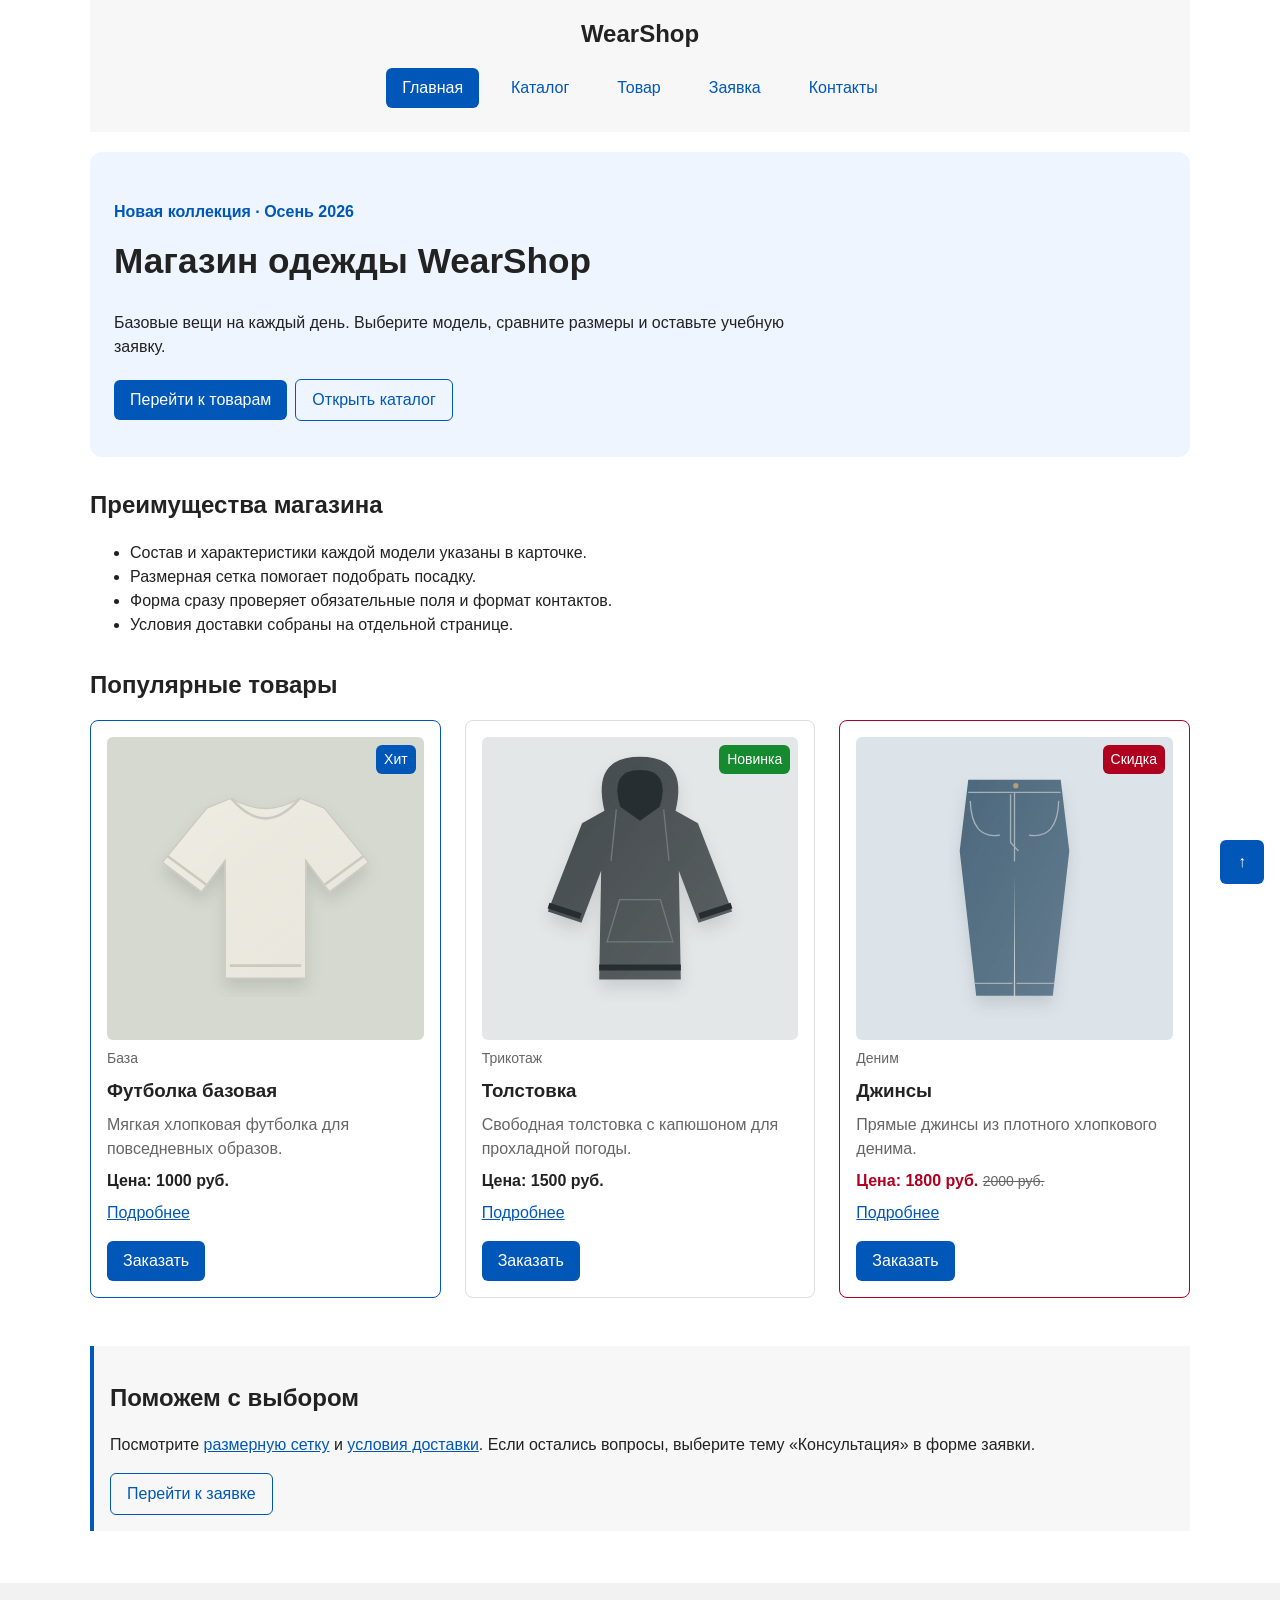
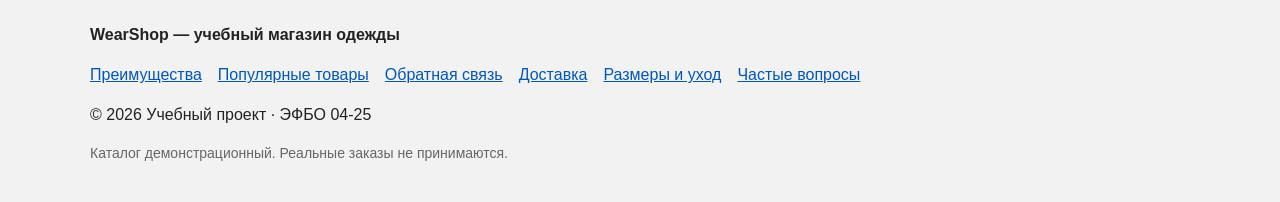
==== commit 09f16065: "Практика 8: итоговая КР1 и дополнительные страницы" ====
--- a/index.html
+++ b/index.html
@@ -3,90 +3,22 @@
 <head>
   <meta charset="UTF-8">
   <meta name="viewport" content="width=device-width, initial-scale=1.0">
-  <meta name="description" content="Учебный магазин одежды WearShop: базовые вещи и форма заявки.">
-  <title>Магазин одежды WearShop</title>
+  <meta name="description" content="Учебный магазин одежды: футболки, толстовки и джинсы. Каталог и форма заявки.">
+  <title>Главная — WearShop</title>
   <link rel="stylesheet" href="css/style.css">
   <script src="js/main.js" defer></script>
 </head>
-<body>
-<header class="site-header">
-  <div class="site-header__inner">
-    <a class="site-header__logo" href="index.html">WearShop</a>
-
-    <nav class="site-nav" aria-label="Основная навигация">
-      <ul class="site-nav__list"><li class="site-nav__item"><a class="site-nav__link site-nav__link--active" href="index.html" aria-current="page">Главная</a></li>
-<li class="site-nav__item"><a class="site-nav__link" href="catalog.html">Каталог</a></li>
-<li class="site-nav__item"><a class="site-nav__link" href="contacts.html">Контакты</a></li>
-<li class="site-nav__item"><a class="site-nav__link" href="index.html#advantages">Преимущества</a></li>
-<li class="site-nav__item"><a class="site-nav__link" href="index.html#popular">Популярные товары</a></li>
-<li class="site-nav__item"><a class="site-nav__link" href="index.html#contacts">Обратная связь</a></li></ul>
-    </nav>
-  </div>
-</header>
-<main>
-<section class="hero">
-  <h1>Магазин одежды WearShop</h1>
-  <p>
-    Это стартовая страница учебного frontend-проекта.
-    В дальнейшем на её основе будет разработан многостраничный сайт
-    интернет-магазина или каталога услуг.
-  </p>
-  <a class="button" href="#popular">Перейти к товарам</a>
-</section>
-<section class="section" id="advantages">
-  <h2>Преимущества проекта</h2>
-
-  <ul class="advantages-list">
-    <li>понятная HTML-структура;</li>
-    <li>семантические блоки страницы;</li>
-    <li>подключение внешнего CSS-файла;</li>
-    <li>подготовка к разработке многостраничного сайта.</li>
-  </ul>
-</section>
-<section class="section" id="popular">
-  <h2>Популярные товары</h2>
-
-  <div class="products-grid">
-<article class="product-card">
-    <h3 class="product-card__title">Футболка базовая</h3>
-    <p class="product-card__description">Мягкая хлопковая футболка для повседневных образов.</p>
-    <p class="product-card__price">Цена: 1000 руб.</p>
-    <button class="button button--primary product-card__button" type="button" data-product="Футболка базовая">Заказать</button>
-  </article>
-
-  <article class="product-card">
-    <h3 class="product-card__title">Толстовка</h3>
-    <p class="product-card__description">Свободная толстовка с капюшоном для прохладной погоды.</p>
-    <p class="product-card__price">Цена: 1500 руб.</p>
-    <button class="button button--primary product-card__button" type="button" data-product="Толстовка">Заказать</button>
-  </article>
-
-  <article class="product-card">
-    <h3 class="product-card__title">Джинсы</h3>
-    <p class="product-card__description">Прямые джинсы из плотного хлопкового денима.</p>
-    <p class="product-card__price">Цена: 2000 руб.</p>
-    <button class="button button--primary product-card__button" type="button" data-product="Джинсы">Заказать</button>
-  </article>
-</div>
-</section>
-<aside class="aside-info">
-  <h2>Информация для студентов</h2>
-  <p>
-    На следующих практических занятиях этот проект будет расширяться:
-    появятся формы, модальное окно, дополнительные страницы, Flex/Grid,
-    БЭМ-структура и адаптивная версия сайта.
-  </p>
-</aside>
+<body id="top">
+<a class="skip-link" href="#main">Перейти к содержимому</a>
+<header class="site-header"><div class="site-header__inner"><a class="site-header__logo" href="index.html">WearShop</a><nav class="site-nav" aria-label="Основная навигация"><ul class="site-nav__list"><li class="site-nav__item"><a class="site-nav__link site-nav__link--active" href="index.html" aria-current="page">Главная</a></li><li class="site-nav__item"><a class="site-nav__link" href="catalog.html">Каталог</a></li><li class="site-nav__item"><a class="site-nav__link" href="product.html">Товар</a></li><li class="site-nav__item"><a class="site-nav__link" href="order.html">Заявка</a></li><li class="site-nav__item"><a class="site-nav__link" href="contacts.html">Контакты</a></li></ul></nav></div></header>
+<main id="main">
+<section class="hero"><p class="hero__eyebrow">Новая коллекция · Осень 2026</p><h1 class="hero__title">Магазин одежды WearShop</h1><p class="hero__text">Базовые вещи на каждый день. Выберите модель, сравните размеры и оставьте учебную заявку.</p><a class="button button--primary" href="#popular">Перейти к товарам</a><a class="button button--secondary" href="catalog.html">Открыть каталог</a></section><section class="section" id="advantages"><h2 class="section__title">Преимущества магазина</h2><ul class="advantages-list"><li>Состав и характеристики каждой модели указаны в карточке.</li><li>Размерная сетка помогает подобрать посадку.</li><li>Форма сразу проверяет обязательные поля и формат контактов.</li><li>Условия доставки собраны на отдельной странице.</li></ul></section><section class="section" id="popular"><h2 class="section__title">Популярные товары</h2><div class="products-grid"><article class="product-card product-card--featured"><span class="product-card__badge">Хит</span><img class="product-card__image" src="images/tshirt.svg" alt="Футболка базовая" width="480" height="460" loading="lazy"><p class="product-card__category">База</p><h3 class="product-card__title">Футболка базовая</h3><p class="product-card__description">Мягкая хлопковая футболка для повседневных образов.</p><p class="product-card__price">Цена: 1000 руб. </p><a class="product-card__details" href="product.html">Подробнее</a><button class="button button--primary product-card__button" type="button" data-product="Футболка базовая">Заказать</button></article><article class="product-card product-card--new"><span class="product-card__badge">Новинка</span><img class="product-card__image" src="images/hoodie.svg" alt="Толстовка" width="480" height="460" loading="lazy"><p class="product-card__category">Трикотаж</p><h3 class="product-card__title">Толстовка</h3><p class="product-card__description">Свободная толстовка с капюшоном для прохладной погоды.</p><p class="product-card__price">Цена: 1500 руб. </p><a class="product-card__details" href="product-hoodie.html">Подробнее</a><button class="button button--primary product-card__button" type="button" data-product="Толстовка">Заказать</button></article><article class="product-card product-card--discount"><span class="product-card__badge">Скидка</span><img class="product-card__image" src="images/jeans.svg" alt="Джинсы" width="480" height="460" loading="lazy"><p class="product-card__category">Деним</p><h3 class="product-card__title">Джинсы</h3><p class="product-card__description">Прямые джинсы из плотного хлопкового денима.</p><p class="product-card__price">Цена: 1800 руб. <del class="product-card__old-price">2000 руб.</del></p><a class="product-card__details" href="product-jeans.html">Подробнее</a><button class="button button--primary product-card__button" type="button" data-product="Джинсы">Заказать</button></article></div></section><aside class="aside-info"><h2>Поможем с выбором</h2><p>Посмотрите <a href="sizes.html">размерную сетку</a> и <a href="delivery.html">условия доставки</a>. Если остались вопросы, выберите тему «Консультация» в форме заявки.</p><a class="button button--secondary" href="order.html">Перейти к заявке</a></aside>
+<p class="success-message" id="success-message" role="status" tabindex="-1" hidden>Форма успешно отправлена! Учебная демонстрация завершена: данные проверены в браузере, сервер не подключён.</p>
 </main>
-<footer class="site-footer" id="contacts">
-  <p>&copy; 2026 Учебный проект. Все права защищены.</p>
-  <p>Дисциплина: Фронтенд и бэкенд разработка</p>
-</footer>
-<dialog class="order-dialog" id="order-dialog" aria-labelledby="order-dialog-title">
-  <h2 class="order-dialog__title" id="order-dialog-title">Оформление заявки</h2>
-
-  <form class="order-form" id="order-form" action="#" method="post" novalidate>
+<footer class="site-footer" id="contacts"><div class="site-footer__inner"><p class="site-footer__title">WearShop — учебный магазин одежды</p><nav class="site-footer__nav" aria-label="Дополнительная навигация"><a href="index.html#advantages">Преимущества</a><a href="index.html#popular">Популярные товары</a><a href="index.html#contacts">Обратная связь</a><a href="delivery.html">Доставка</a><a href="sizes.html">Размеры и уход</a><a href="contacts.html#faq">Частые вопросы</a></nav><p>© 2026 Учебный проект · ЭФБО 04-25</p><p class="site-footer__note">Каталог демонстрационный. Реальные заказы не принимаются.</p></div></footer>
+<dialog class="order-dialog" id="order-dialog" aria-labelledby="order-dialog-title"><h2 class="order-dialog__title" id="order-dialog-title">Оформление заявки</h2><form class="order-form" id="order-form" aria-describedby="form-status" action="#" method="post" novalidate>
     <input id="selected-product" name="selected-product" type="hidden">
+<p class="order-form__selection">Выбранный товар: <strong id="selected-product-name">Консультация</strong></p>
 
     <div class="order-form__field">
       <label class="order-form__label" for="order-name">Имя</label>
@@ -94,7 +26,7 @@
         id="order-name"
         name="name"
         type="text"
-        placeholder="Введите ваше имя"
+        placeholder="Введите ваше имя" maxlength="80"
         minlength="2"
         autocomplete="given-name"
         required
@@ -107,7 +39,7 @@
         id="order-email"
         name="email"
         type="email"
-        placeholder="example@mail.ru"
+        placeholder="example@mail.ru" maxlength="120"
         autocomplete="email"
         required
       >
@@ -116,7 +48,7 @@
     <div class="order-form__field">
       <label class="order-form__label" for="order-phone">Телефон</label>
       <input class="order-form__input"
-        id="order-phone"
+        id="order-phone" aria-describedby="phone-hint"
         name="phone"
         type="tel"
         inputmode="tel"
@@ -124,7 +56,7 @@
         pattern="^\+7 \(\d{3}\) \d{3}-\d{2}-\d{2}$"
         required
       >
-      <small class="order-form__hint">Формат: +7 (900) 000-00-00</small>
+      <small class="order-form__hint" id="phone-hint">Формат: +7 (900) 000-00-00</small>
     </div>
 
     <div class="order-form__field">
@@ -151,13 +83,13 @@
       <textarea class="order-form__textarea"
         id="order-comment"
         name="comment"
-        rows="4"
+        rows="4" maxlength="1000"
         placeholder="Укажите дополнительную информацию"
       ></textarea>
     </div>
 
     <div class="order-form__field order-form__field--checkbox">
-      <label class="order-form__label">
+      <label class="order-form__label" for="order-agreement">
         <input class="order-form__checkbox"
           id="order-agreement"
           name="agreement"
@@ -168,14 +100,12 @@
       </label>
     </div>
 
-    <div class="order-form__actions">
+    <div class="order-form__field"><label class="order-form__label" for="order-size">Размер (если выбран товар)</label><select class="order-form__select" id="order-size" name="size"><option value="">Нужна помощь с выбором</option><option>S</option><option>M</option><option>L</option><option>XL</option></select><a href="sizes.html">Посмотреть размерную сетку</a></div><p class="order-form__hint" id="form-status">Учебная форма: используйте тестовые данные. Они проверяются в браузере, но не отправляются продавцу и не сохраняются.</p><div class="order-form__actions">
       <button class="button button--secondary" type="button" id="close-order-dialog">Закрыть</button>
       <button class="button button--primary" type="submit">Отправить заявку</button>
     </div>
-  </form>
-</dialog>
-<p class="success-message" id="success-message" hidden>
-  Форма успешно отправлена!
-</p>
+  </form></dialog>
+<noscript><p class="section">Для открытия модального окна и учебной отправки формы включите JavaScript. Страницы, таблицы и ссылки доступны без него.</p></noscript>
+<a class="back-top" href="#top" aria-label="Вернуться наверх">↑</a>
 </body>
-</html>+</html>
--- a/css/style.css
+++ b/css/style.css
@@ -1,206 +1,4 @@
-/* Практическое занятие 7: код на основе методических примеров. */
-*/
-* {
-  box-sizing: border-box;
-}
-
-*/
-body {
-  margin: 0;
-  font-family: Arial, sans-serif;
-  line-height: 1.5;
-  color: #222222;
-  background-color: #ffffff;
-}
-
-*/
-header,
-main,
-footer {
-  padding: 20px;
-}
-
-*/
-header {
-  background-color: #f2f2f2;
-}
-
-*/
-footer {
-  background-color: #f2f2f2;
-}
-
-*/
-.site-header {
-  max-width: 1100px;
-  margin: 0 auto;
-}
-
-*/
-.site-header__logo {
-  font-weight: bold;
-  text-decoration: none;
-  color: #222222;
-}
-
-*/
-.site-nav__list {
-  padding: 0;
-  margin: 16px 0 0;
-  list-style: none;
-}
-
-*/
-.site-nav__item {
-  margin-bottom: 8px;
-}
-
-*/
-.site-nav__link {
-  color: #0057b8;
-  text-decoration: none;
-}
-
-*/
-.site-nav__link:hover {
-  text-decoration: underline;
-}
-
-*/
-.hero {
-  max-width: 1100px;
-  margin: 0 auto 32px;
-  padding: 32px 20px;
-  background-color: #eef5ff;
-  border-radius: 12px;
-}
-
-*/
-.section {
-  max-width: 1100px;
-  margin: 0 auto 32px;
-}
-
-*/
-.section__title {
-  margin-top: 0;
-}
-
-*/
-.product-card {
-  margin-bottom: 16px;
-  padding: 16px;
-  border: 1px solid #dddddd;
-  border-radius: 8px;
-  background-color: #ffffff;
-}
-
-*/
-.product-card__title {
-  margin-top: 0;
-}
-
-*/
-.button {
-  display: inline-block;
-  padding: 10px 16px;
-  color: #ffffff;
-  background-color: #0057b8;
-  text-decoration: none;
-  border-radius: 6px;
-}
-
-*/
-.button:hover {
-  background-color: #003f86;
-}
-
-*/
-.aside-info {
-  max-width: 1100px;
-  margin: 0 auto 32px;
-  padding: 16px;
-  border-left: 4px solid #0057b8;
-  background-color: #f7f7f7;
-}
-
-*/
-.order-dialog {
-  width: min(100% - 32px, 560px);
-  padding: 24px;
-  border: none;
-  border-radius: 12px;
-}
-
-*/
-.order-dialog::backdrop {
-  background-color: rgba(0, 0, 0, 0.5);
-}
-
-*/
-.order-form__field {
-  margin-bottom: 16px;
-}
-
-*/
-.order-form__label {
-  display: block;
-  margin-bottom: 6px;
-}
-
-*/
-.order-form__input,
-.order-form__select,
-.order-form__textarea {
-  width: 100%;
-  padding: 10px 12px;
-  border: 1px solid #cccccc;
-  border-radius: 6px;
-  font: inherit;
-}
-
-*/
-.order-form__checkbox {
-  width: auto;
-}
-
-*/
-.order-form__hint {
-  display: block;
-  margin-top: 4px;
-  color: #666666;
-}
-
-*/
-.order-form__input:focus-visible,
-.order-form__select:focus-visible,
-.order-form__textarea:focus-visible,
-.order-form__actions .button:focus-visible {
-  outline: 2px solid #0057b8;
-  outline-offset: 2px;
-}
-
-*/
-[aria-invalid="true"] {
-  border-color: #b00020;
-}
-
-*/
-.order-form__actions {
-  display: flex;
-  gap: 12px;
-  margin-top: 20px;
-}
-
-*/
-.success-message {
-  max-width: 1100px;
-  margin: 24px auto;
-  padding: 16px;
-  border-left: 4px solid #168a2f;
-  background-color: #eefaf0;
-}
-
+/* 1. Переменные проекта */
 :root {
   /* Основные цвета проекта */
   --color-bg: #ffffff;
@@ -232,6 +30,7 @@
   --container-width: 1100px;
 }
 
+/* 2. Базовые стили */
 body {
   margin: 0;
   font-family: Arial, sans-serif;
@@ -244,9 +43,7 @@
   box-sizing: border-box;
 }
 
-header,
-main,
-footer {
+main {
   padding: var(--space-lg);
 }
 
@@ -256,6 +53,24 @@
 
 footer {
   background-color: var(--color-surface);
+}
+
+html {
+  scroll-behavior: smooth;
+}
+
+/* 3. Общие элементы интерфейса */
+.button {
+  display: inline-block;
+  padding: 10px 16px;
+  color: #ffffff;
+  background-color: #0057b8;
+  text-decoration: none;
+  border-radius: 6px;
+}
+
+.button:hover {
+  background-color: #003f86;
 }
 
 a {
@@ -295,6 +110,124 @@
   cursor: not-allowed;
 }
 
+.button--primary {
+  color: var(--color-white);
+  background-color: var(--color-primary);
+}
+
+.button--primary:hover {
+  background-color: var(--color-primary-dark);
+}
+
+.button--secondary {
+  color: var(--color-primary);
+  background-color: transparent;
+  border: 1px solid var(--color-primary);
+}
+
+.button--secondary:hover {
+  color: var(--color-white);
+  background-color: var(--color-primary);
+}
+
+.button:disabled,
+.button--disabled {
+  opacity: 0.6;
+  cursor: not-allowed;
+}
+
+/* 4. Компоненты страницы */
+* {
+  box-sizing: border-box;
+}
+
+body {
+  margin: 0;
+  font-family: Arial, sans-serif;
+  line-height: 1.5;
+  color: #222222;
+  background-color: #ffffff;
+}
+
+main {
+  padding: 20px;
+}
+
+header {
+  background-color: #f2f2f2;
+}
+
+footer {
+  background-color: #f2f2f2;
+}
+
+.site-header {
+  max-width: 1100px;
+  margin: 0 auto;
+}
+
+.site-header__logo {
+  font-weight: bold;
+  text-decoration: none;
+  color: #222222;
+}
+
+.site-nav__list {
+  padding: 0;
+  margin: 16px 0 0;
+  list-style: none;
+}
+
+.site-nav__item {
+  margin-bottom: 8px;
+}
+
+.site-nav__link {
+  color: #0057b8;
+  text-decoration: none;
+}
+
+.site-nav__link:hover {
+  text-decoration: underline;
+}
+
+.hero {
+  max-width: 1100px;
+  margin: 0 auto 32px;
+  padding: 32px 20px;
+  background-color: #eef5ff;
+  border-radius: 12px;
+}
+
+.section {
+  max-width: 1100px;
+  margin: 0 auto 32px;
+}
+
+.section__title {
+  margin-top: 0;
+}
+
+.product-card {
+  margin-bottom: 16px;
+  padding: 16px;
+  border: 1px solid #dddddd;
+  border-radius: 8px;
+  background-color: #ffffff;
+}
+
+.product-card__title {
+  margin-top: 0;
+}
+
+.aside-info {
+  max-width: 1100px;
+  margin: 0 auto 32px;
+  padding: 16px;
+  border-left: 4px solid #0057b8;
+  background-color: #f7f7f7;
+}
+
 .hero {
   max-width: var(--container-width);
   margin: 0 auto var(--space-xl);
@@ -339,72 +272,6 @@
   background-color: var(--color-surface);
 }
 
-.order-dialog {
-  width: min(100% - 32px, 560px);
-  padding: var(--space-lg);
-  border: none;
-  border-radius: var(--radius-lg);
-}
-
-.order-dialog::backdrop {
-  background-color: rgba(0, 0, 0, 0.5);
-}
-
-.order-form__field {
-  margin-bottom: var(--space-md);
-}
-
-.order-form__label {
-  display: block;
-  margin-bottom: var(--space-xs);
-}
-
-.order-form__input,
-.order-form__select,
-.order-form__textarea {
-  width: 100%;
-  padding: 10px 12px;
-  border: 1px solid var(--color-border);
-  border-radius: var(--radius-sm);
-  font: inherit;
-}
-
-.order-form__checkbox {
-  width: auto;
-}
-
-.order-form__hint {
-  display: block;
-  margin-top: var(--space-xs);
-  color: var(--color-muted);
-}
-
-.order-form__input:hover,
-.order-form__select:hover,
-.order-form__textarea:hover {
-  border-color: var(--color-primary);
-}
-
-.order-form__input:focus-visible,
-.order-form__select:focus-visible,
-.order-form__textarea:focus-visible,
-.order-form__actions .button:focus-visible {
-  outline: 2px solid var(--color-primary);
-  outline-offset: 3px;
-}
-
-[aria-invalid="true"] {
-  border-color: var(--color-danger);
-}
-
-.success-message {
-  max-width: var(--container-width);
-  margin: var(--space-lg) auto;
-  padding: var(--space-md);
-  border-left: 4px solid var(--color-success);
-  background-color: var(--color-success-bg);
-}
-
 .breadcrumbs {
   max-width: var(--container-width);
   margin: 0 auto var(--space-md);
@@ -419,10 +286,6 @@
 .breadcrumbs__current::before {
   content: " / ";
   color: var(--color-muted);
-}
-
-html {
-  scroll-behavior: smooth;
 }
 
 :target {
@@ -563,6 +426,139 @@
   color: var(--color-danger);
 }
 
+/* 5. Форма и модальное окно */
+.order-dialog {
+  width: min(100% - 32px, 560px);
+  padding: 24px;
+  border: none;
+  border-radius: 12px;
+}
+
+.order-dialog::backdrop {
+  background-color: rgba(0, 0, 0, 0.5);
+}
+
+.order-form__field {
+  margin-bottom: 16px;
+}
+
+.order-form__label {
+  display: block;
+  margin-bottom: 6px;
+}
+
+.order-form__input,
+.order-form__select,
+.order-form__textarea {
+  width: 100%;
+  padding: 10px 12px;
+  border: 1px solid #cccccc;
+  border-radius: 6px;
+  font: inherit;
+}
+
+.order-form__checkbox {
+  width: auto;
+}
+
+.order-form__hint {
+  display: block;
+  margin-top: 4px;
+  color: #666666;
+}
+
+.order-form__input:focus-visible,
+.order-form__select:focus-visible,
+.order-form__textarea:focus-visible,
+.order-form__actions .button:focus-visible {
+  outline: 2px solid #0057b8;
+  outline-offset: 2px;
+}
+
+[aria-invalid="true"] {
+  border-color: #b00020;
+}
+
+.order-form__actions {
+  display: flex;
+  gap: 12px;
+  margin-top: 20px;
+}
+
+.success-message {
+  max-width: 1100px;
+  margin: 24px auto;
+  padding: 16px;
+  border-left: 4px solid #168a2f;
+  background-color: #eefaf0;
+}
+
+.order-dialog {
+  width: min(100% - 32px, 560px);
+  padding: var(--space-lg);
+  border: none;
+  border-radius: var(--radius-lg);
+}
+
+.order-dialog::backdrop {
+  background-color: rgba(0, 0, 0, 0.5);
+}
+
+.order-form__field {
+  margin-bottom: var(--space-md);
+}
+
+.order-form__label {
+  display: block;
+  margin-bottom: var(--space-xs);
+}
+
+.order-form__input,
+.order-form__select,
+.order-form__textarea {
+  width: 100%;
+  padding: 10px 12px;
+  border: 1px solid var(--color-border);
+  border-radius: var(--radius-sm);
+  font: inherit;
+}
+
+.order-form__checkbox {
+  width: auto;
+}
+
+.order-form__hint {
+  display: block;
+  margin-top: var(--space-xs);
+  color: var(--color-muted);
+}
+
+.order-form__input:hover,
+.order-form__select:hover,
+.order-form__textarea:hover {
+  border-color: var(--color-primary);
+}
+
+.order-form__input:focus-visible,
+.order-form__select:focus-visible,
+.order-form__textarea:focus-visible,
+.order-form__actions .button:focus-visible {
+  outline: 2px solid var(--color-primary);
+  outline-offset: 3px;
+}
+
+[aria-invalid="true"] {
+  border-color: var(--color-danger);
+}
+
+.success-message {
+  max-width: var(--container-width);
+  margin: var(--space-lg) auto;
+  padding: var(--space-md);
+  border-left: 4px solid var(--color-success);
+  background-color: var(--color-success-bg);
+}
+
 .order-form__input:focus-visible,
 .order-form__select:focus-visible,
 .order-form__textarea:focus-visible {
@@ -580,28 +576,73 @@
   margin-top: 0;
 }
 
-.button--primary {
-  color: var(--color-white);
-  background-color: var(--color-primary);
-}
-
-.button--primary:hover {
-  background-color: var(--color-primary-dark);
-}
-
-.button--secondary {
-  color: var(--color-primary);
-  background-color: transparent;
-  border: 1px solid var(--color-primary);
-}
-
-.button--secondary:hover {
-  color: var(--color-white);
-  background-color: var(--color-primary);
-}
-
-.button:disabled,
-.button--disabled {
-  opacity: 0.6;
-  cursor: not-allowed;
-}
+/* 6. Самостоятельные дополнения к базовым примерам */
+[hidden] { display: none !important; }
+body { font-size: 16px; }
+h1 { font-size: 2.2rem; line-height: 1.2; }
+h2 { line-height: 1.3; }
+.site-header__logo { font-size: 1.5rem; display: block; text-align: center; }
+.site-header__inner { padding: var(--space-md) var(--space-lg); }
+.site-footer { padding: var(--space-lg); }
+.site-footer__inner { max-width: var(--container-width); margin: 0 auto; }
+.site-footer__title { font-weight: 700; }
+.site-footer__nav { display: flex; flex-wrap: wrap; gap: var(--space-md); }
+.site-footer__note { color: var(--color-muted); font-size: .875rem; }
+.hero__eyebrow { color: var(--color-primary); font-weight: 700; }
+.hero__title { margin-top: 0; }
+.hero__text { max-width: 42rem; }
+.hero .button { margin: var(--space-xs) var(--space-sm) var(--space-xs) 0; }
+.product-card { position: relative; min-width: 0; }
+.product-card__image { width: 100%; height: auto; display: block; border-radius: var(--radius-sm); }
+.product-card__badge { position: absolute; top: var(--space-lg); right: var(--space-lg); padding: var(--space-xs) var(--space-sm); color: var(--color-white); background: var(--color-primary); border-radius: var(--radius-sm); font-size: .875rem; }
+.product-card--new .product-card__badge { background: var(--color-success); }
+.product-card--discount .product-card__badge { background: var(--color-danger); }
+.product-card__category { margin: 0; color: var(--color-muted); font-size: .875rem; }
+.product-card__old-price { color: var(--color-muted); font-weight: 400; font-size: .875rem; }
+.product-card__details { margin-bottom: var(--space-sm); }
+.product-detail { display: grid; grid-template-columns: 1fr 1fr; gap: var(--space-lg); align-items: start; }
+.product-detail__image { width: 100%; height: auto; border-radius: var(--radius-md); }
+.product-detail h1 { margin-top: 0; }
+.catalog-layout { grid-template-columns: 260px minmax(0, 1fr); }
+.catalog-filters { position: sticky; top: var(--space-lg); align-self: start; }
+.catalog-products { min-width: 0; }
+.catalog-products .products-grid { grid-template-columns: repeat(2, minmax(0, 1fr)); }
+.filters-form__hint { color: var(--color-muted); font-size: .875rem; margin: 0; }
+.order-dialog { max-height: 85vh; overflow-y: auto; }
+.order-form__checkbox { width: auto; accent-color: var(--color-primary); }
+.order-form__textarea { resize: vertical; }
+.order-form__selection { padding: var(--space-sm); background: var(--color-surface-accent); border-radius: var(--radius-sm); }
+.order-form__actions { flex-wrap: wrap; }
+.order-page { max-width: 680px; }
+.order-form__label { font-weight: 600; }
+.order-form__hint { color: var(--color-muted); font-size: .875rem; }
+.order-form__select:focus-visible, .order-form__checkbox:focus-visible { outline: 2px solid var(--color-primary); outline-offset: 3px; }
+.order-form__select[aria-invalid="true"] { border-color: var(--color-danger); }
+.table-wrap { max-width: 100%; overflow-x: auto; }
+.product-table { width: 100%; border-collapse: collapse; margin-bottom: var(--space-lg); }
+.product-table caption { text-align: left; color: var(--color-muted); padding-bottom: var(--space-sm); }
+.product-table th, .product-table td { padding: var(--space-md); text-align: left; border: 1px solid var(--color-border); }
+.product-table thead { background: var(--color-surface-accent); }
+.faq { border: 1px solid var(--color-border); border-radius: var(--radius-sm); padding: var(--space-md); margin-bottom: var(--space-sm); }
+.faq__question { cursor: pointer; font-weight: 600; }
+.faq__question:hover { color: var(--color-primary); }
+.faq__answer { margin-bottom: 0; }
+.skip-link { position: fixed; top: var(--space-sm); left: var(--space-sm); z-index: 100; padding: var(--space-sm) var(--space-md); background: var(--color-primary); color: var(--color-white); transform: translateY(-180%); }
+.skip-link:focus { transform: translateY(0); color: var(--color-white); }
+.back-top { position: fixed; right: var(--space-md); bottom: var(--space-md); z-index: 10; display: grid; place-items: center; width: 44px; height: 44px; background: var(--color-primary); color: var(--color-white); text-decoration: none; border-radius: var(--radius-sm); }
+.back-top:hover { color: var(--color-white); background: var(--color-primary-dark); }
+:focus-visible { outline: 2px solid var(--color-primary); outline-offset: 3px; }
+@media (max-width: 760px) {
+  main { padding: var(--space-md); }
+  .site-nav__list { gap: var(--space-sm); }
+  .site-nav__link { padding: var(--space-sm); }
+  .products-grid, .catalog-products .products-grid { grid-template-columns: 1fr; }
+  .catalog-layout { grid-template-columns: minmax(0, 1fr); grid-template-areas: "filters" "products"; }
+  .catalog-filters { position: static; }
+  .product-detail { grid-template-columns: minmax(0, 1fr); }
+  .hero { padding: var(--space-lg) var(--space-md); }
+  h1 { font-size: 1.8rem; }
+}
+@media (prefers-reduced-motion: reduce) {
+  html { scroll-behavior: auto; }
+}
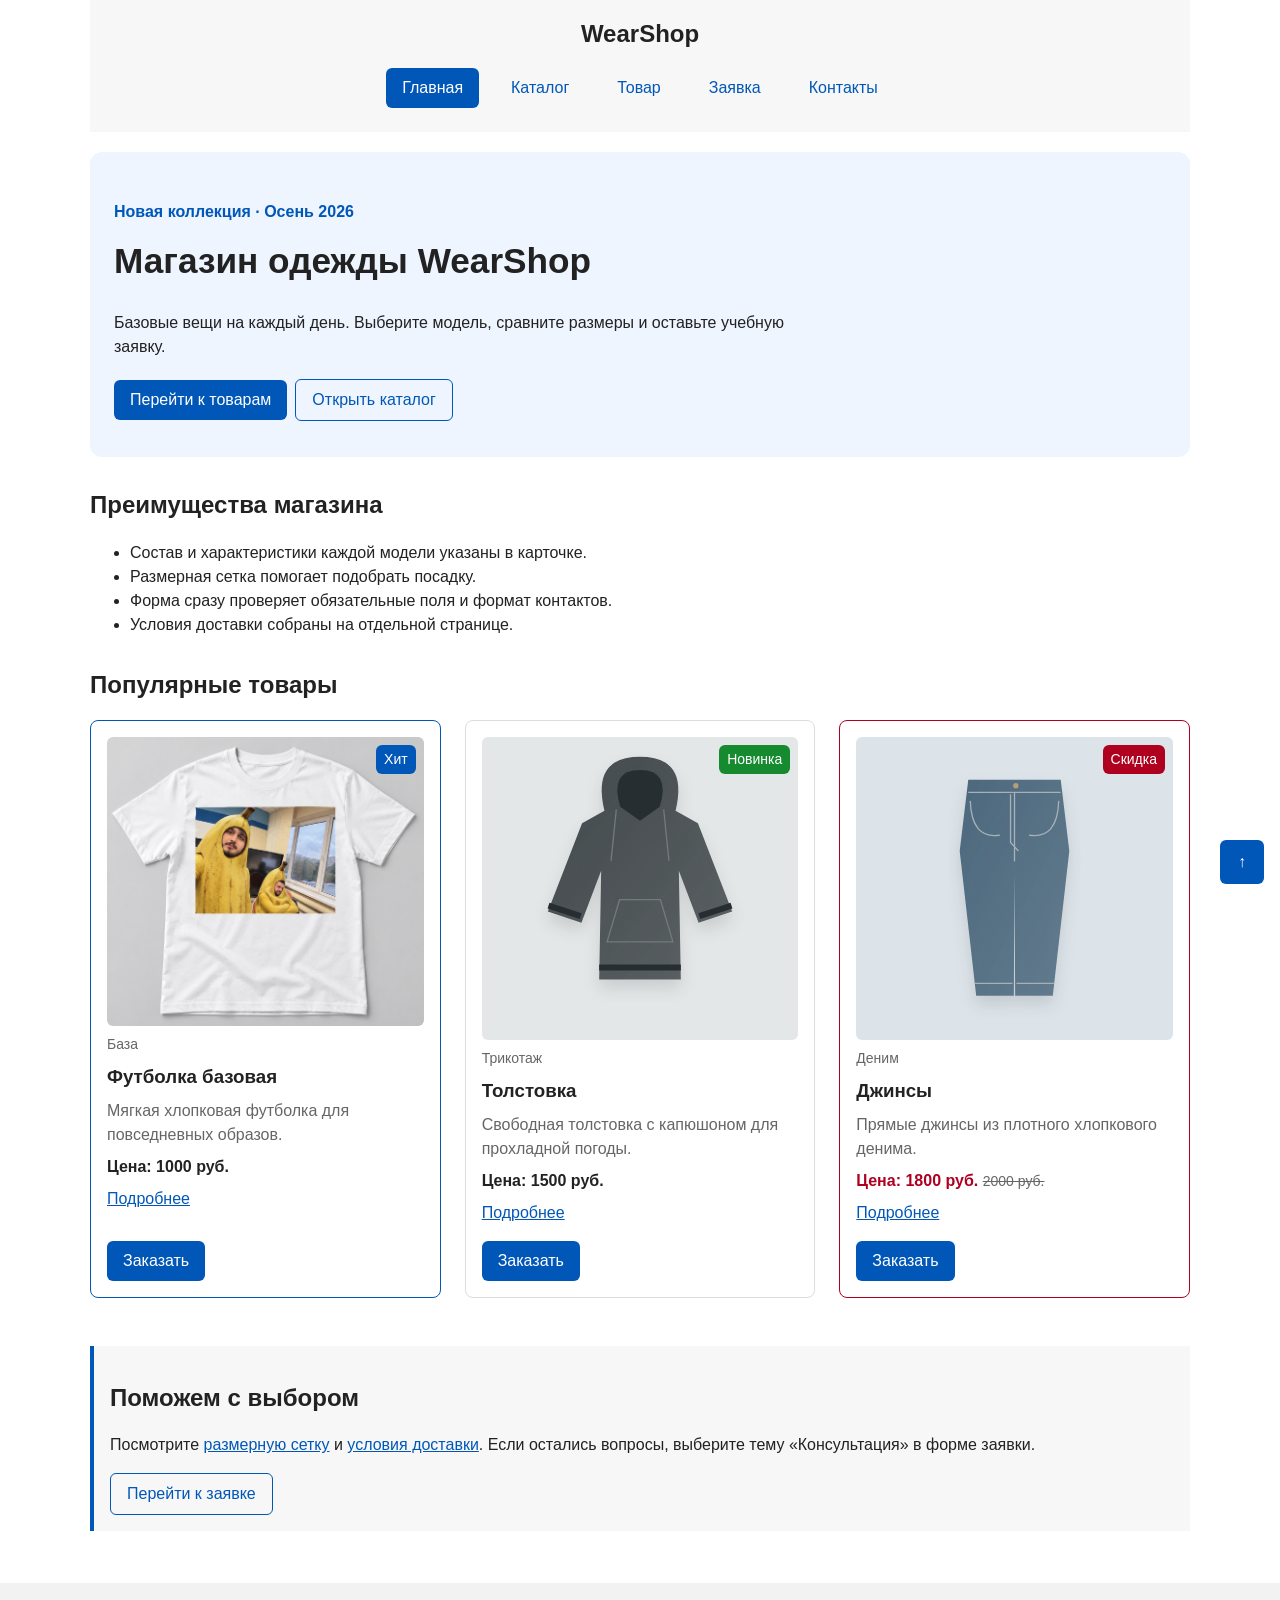
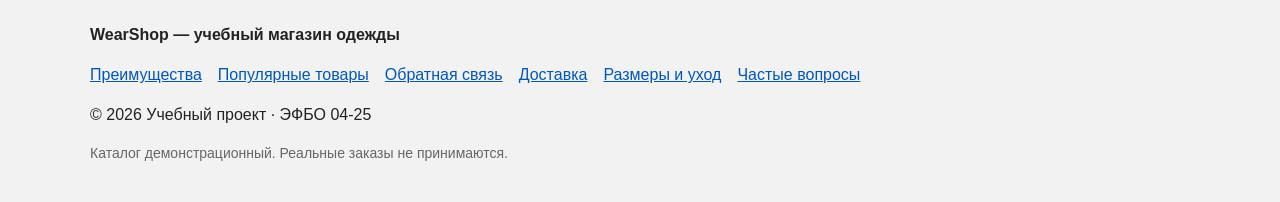
==== commit 01aa7791: "Обновить изображение футболки из локального проекта" ====
--- a/index.html
+++ b/index.html
@@ -1,111 +1,349 @@
-<!DOCTYPE html>
+<!doctype html>
 <html lang="ru">
-<head>
-  <meta charset="UTF-8">
-  <meta name="viewport" content="width=device-width, initial-scale=1.0">
-  <meta name="description" content="Учебный магазин одежды: футболки, толстовки и джинсы. Каталог и форма заявки.">
-  <title>Главная — WearShop</title>
-  <link rel="stylesheet" href="css/style.css">
-  <script src="js/main.js" defer></script>
-</head>
-<body id="top">
-<a class="skip-link" href="#main">Перейти к содержимому</a>
-<header class="site-header"><div class="site-header__inner"><a class="site-header__logo" href="index.html">WearShop</a><nav class="site-nav" aria-label="Основная навигация"><ul class="site-nav__list"><li class="site-nav__item"><a class="site-nav__link site-nav__link--active" href="index.html" aria-current="page">Главная</a></li><li class="site-nav__item"><a class="site-nav__link" href="catalog.html">Каталог</a></li><li class="site-nav__item"><a class="site-nav__link" href="product.html">Товар</a></li><li class="site-nav__item"><a class="site-nav__link" href="order.html">Заявка</a></li><li class="site-nav__item"><a class="site-nav__link" href="contacts.html">Контакты</a></li></ul></nav></div></header>
-<main id="main">
-<section class="hero"><p class="hero__eyebrow">Новая коллекция · Осень 2026</p><h1 class="hero__title">Магазин одежды WearShop</h1><p class="hero__text">Базовые вещи на каждый день. Выберите модель, сравните размеры и оставьте учебную заявку.</p><a class="button button--primary" href="#popular">Перейти к товарам</a><a class="button button--secondary" href="catalog.html">Открыть каталог</a></section><section class="section" id="advantages"><h2 class="section__title">Преимущества магазина</h2><ul class="advantages-list"><li>Состав и характеристики каждой модели указаны в карточке.</li><li>Размерная сетка помогает подобрать посадку.</li><li>Форма сразу проверяет обязательные поля и формат контактов.</li><li>Условия доставки собраны на отдельной странице.</li></ul></section><section class="section" id="popular"><h2 class="section__title">Популярные товары</h2><div class="products-grid"><article class="product-card product-card--featured"><span class="product-card__badge">Хит</span><img class="product-card__image" src="images/tshirt.svg" alt="Футболка базовая" width="480" height="460" loading="lazy"><p class="product-card__category">База</p><h3 class="product-card__title">Футболка базовая</h3><p class="product-card__description">Мягкая хлопковая футболка для повседневных образов.</p><p class="product-card__price">Цена: 1000 руб. </p><a class="product-card__details" href="product.html">Подробнее</a><button class="button button--primary product-card__button" type="button" data-product="Футболка базовая">Заказать</button></article><article class="product-card product-card--new"><span class="product-card__badge">Новинка</span><img class="product-card__image" src="images/hoodie.svg" alt="Толстовка" width="480" height="460" loading="lazy"><p class="product-card__category">Трикотаж</p><h3 class="product-card__title">Толстовка</h3><p class="product-card__description">Свободная толстовка с капюшоном для прохладной погоды.</p><p class="product-card__price">Цена: 1500 руб. </p><a class="product-card__details" href="product-hoodie.html">Подробнее</a><button class="button button--primary product-card__button" type="button" data-product="Толстовка">Заказать</button></article><article class="product-card product-card--discount"><span class="product-card__badge">Скидка</span><img class="product-card__image" src="images/jeans.svg" alt="Джинсы" width="480" height="460" loading="lazy"><p class="product-card__category">Деним</p><h3 class="product-card__title">Джинсы</h3><p class="product-card__description">Прямые джинсы из плотного хлопкового денима.</p><p class="product-card__price">Цена: 1800 руб. <del class="product-card__old-price">2000 руб.</del></p><a class="product-card__details" href="product-jeans.html">Подробнее</a><button class="button button--primary product-card__button" type="button" data-product="Джинсы">Заказать</button></article></div></section><aside class="aside-info"><h2>Поможем с выбором</h2><p>Посмотрите <a href="sizes.html">размерную сетку</a> и <a href="delivery.html">условия доставки</a>. Если остались вопросы, выберите тему «Консультация» в форме заявки.</p><a class="button button--secondary" href="order.html">Перейти к заявке</a></aside>
-<p class="success-message" id="success-message" role="status" tabindex="-1" hidden>Форма успешно отправлена! Учебная демонстрация завершена: данные проверены в браузере, сервер не подключён.</p>
-</main>
-<footer class="site-footer" id="contacts"><div class="site-footer__inner"><p class="site-footer__title">WearShop — учебный магазин одежды</p><nav class="site-footer__nav" aria-label="Дополнительная навигация"><a href="index.html#advantages">Преимущества</a><a href="index.html#popular">Популярные товары</a><a href="index.html#contacts">Обратная связь</a><a href="delivery.html">Доставка</a><a href="sizes.html">Размеры и уход</a><a href="contacts.html#faq">Частые вопросы</a></nav><p>© 2026 Учебный проект · ЭФБО 04-25</p><p class="site-footer__note">Каталог демонстрационный. Реальные заказы не принимаются.</p></div></footer>
-<dialog class="order-dialog" id="order-dialog" aria-labelledby="order-dialog-title"><h2 class="order-dialog__title" id="order-dialog-title">Оформление заявки</h2><form class="order-form" id="order-form" aria-describedby="form-status" action="#" method="post" novalidate>
-    <input id="selected-product" name="selected-product" type="hidden">
-<p class="order-form__selection">Выбранный товар: <strong id="selected-product-name">Консультация</strong></p>
-
-    <div class="order-form__field">
-      <label class="order-form__label" for="order-name">Имя</label>
-      <input class="order-form__input"
-        id="order-name"
-        name="name"
-        type="text"
-        placeholder="Введите ваше имя" maxlength="80"
-        minlength="2"
-        autocomplete="given-name"
-        required
-      >
-    </div>
-
-    <div class="order-form__field">
-      <label class="order-form__label" for="order-email">E-mail</label>
-      <input class="order-form__input"
-        id="order-email"
-        name="email"
-        type="email"
-        placeholder="example@mail.ru" maxlength="120"
-        autocomplete="email"
-        required
-      >
-    </div>
-
-    <div class="order-form__field">
-      <label class="order-form__label" for="order-phone">Телефон</label>
-      <input class="order-form__input"
-        id="order-phone" aria-describedby="phone-hint"
-        name="phone"
-        type="tel"
-        inputmode="tel"
-        placeholder="+7 (900) 000-00-00"
-        pattern="^\+7 \(\d{3}\) \d{3}-\d{2}-\d{2}$"
-        required
-      >
-      <small class="order-form__hint" id="phone-hint">Формат: +7 (900) 000-00-00</small>
-    </div>
-
-    <div class="order-form__field">
-      <label class="order-form__label" for="order-date">Дата связи</label>
-      <input class="order-form__input"
-        id="order-date"
-        name="date"
-        type="date"
-      >
-    </div>
-
-    <div class="order-form__field">
-      <label class="order-form__label" for="order-topic">Тема заявки</label>
-      <select class="order-form__select" id="order-topic" name="topic" required>
-        <option value="">Выберите тему</option>
-        <option value="product">Заказ товара</option>
-        <option value="consultation">Консультация</option>
-        <option value="delivery">Доставка</option>
-      </select>
-    </div>
-
-    <div class="order-form__field">
-      <label class="order-form__label" for="order-comment">Комментарий</label>
-      <textarea class="order-form__textarea"
-        id="order-comment"
-        name="comment"
-        rows="4" maxlength="1000"
-        placeholder="Укажите дополнительную информацию"
-      ></textarea>
-    </div>
-
-    <div class="order-form__field order-form__field--checkbox">
-      <label class="order-form__label" for="order-agreement">
-        <input class="order-form__checkbox"
-          id="order-agreement"
-          name="agreement"
-          type="checkbox"
-          required
-        >
-        Я согласен на обработку данных
-      </label>
-    </div>
-
-    <div class="order-form__field"><label class="order-form__label" for="order-size">Размер (если выбран товар)</label><select class="order-form__select" id="order-size" name="size"><option value="">Нужна помощь с выбором</option><option>S</option><option>M</option><option>L</option><option>XL</option></select><a href="sizes.html">Посмотреть размерную сетку</a></div><p class="order-form__hint" id="form-status">Учебная форма: используйте тестовые данные. Они проверяются в браузере, но не отправляются продавцу и не сохраняются.</p><div class="order-form__actions">
-      <button class="button button--secondary" type="button" id="close-order-dialog">Закрыть</button>
-      <button class="button button--primary" type="submit">Отправить заявку</button>
-    </div>
-  </form></dialog>
-<noscript><p class="section">Для открытия модального окна и учебной отправки формы включите JavaScript. Страницы, таблицы и ссылки доступны без него.</p></noscript>
-<a class="back-top" href="#top" aria-label="Вернуться наверх">↑</a>
-</body>
+	<head>
+		<meta charset="UTF-8" />
+		<meta name="viewport" content="width=device-width, initial-scale=1.0" />
+		<meta
+			name="description"
+			content="Учебный магазин одежды: футболки, толстовки и джинсы. Каталог и форма заявки."
+		/>
+		<title>Главная — WearShop</title>
+		<link rel="stylesheet" href="css/style.css?v=kr1-final" />
+		<script src="js/main.js?v=kr1-final" defer></script>
+	</head>
+	<body id="top">
+		<a class="skip-link" href="#main">Перейти к содержимому</a>
+		<header class="site-header">
+			<div class="site-header__inner">
+				<a class="site-header__logo" href="index.html">WearShop</a>
+				<nav class="site-nav" aria-label="Основная навигация">
+					<ul class="site-nav__list">
+						<li class="site-nav__item">
+							<a
+								class="site-nav__link site-nav__link--active"
+								href="index.html"
+								aria-current="page"
+								>Главная</a
+							>
+						</li>
+						<li class="site-nav__item">
+							<a class="site-nav__link" href="catalog.html">Каталог</a>
+						</li>
+						<li class="site-nav__item">
+							<a class="site-nav__link" href="product.html">Товар</a>
+						</li>
+						<li class="site-nav__item">
+							<a class="site-nav__link" href="order.html">Заявка</a>
+						</li>
+						<li class="site-nav__item">
+							<a class="site-nav__link" href="contacts.html">Контакты</a>
+						</li>
+					</ul>
+				</nav>
+			</div>
+		</header>
+		<main id="main">
+			<section class="hero">
+				<p class="hero__eyebrow">Новая коллекция · Осень 2026</p>
+				<h1 class="hero__title">Магазин одежды WearShop</h1>
+				<p class="hero__text">
+					Базовые вещи на каждый день. Выберите модель, сравните размеры и
+					оставьте учебную заявку.
+				</p>
+				<a class="button button--primary" href="#popular">Перейти к товарам</a
+				><a class="button button--secondary" href="catalog.html"
+					>Открыть каталог</a
+				>
+			</section>
+			<section class="section" id="advantages">
+				<h2 class="section__title">Преимущества магазина</h2>
+				<ul class="advantages-list">
+					<li>Состав и характеристики каждой модели указаны в карточке.</li>
+					<li>Размерная сетка помогает подобрать посадку.</li>
+					<li>Форма сразу проверяет обязательные поля и формат контактов.</li>
+					<li>Условия доставки собраны на отдельной странице.</li>
+				</ul>
+			</section>
+			<section class="section" id="popular">
+				<h2 class="section__title">Популярные товары</h2>
+				<div class="products-grid">
+					<article class="product-card product-card--featured">
+						<span class="product-card__badge">Хит</span
+						><img
+							class="product-card__image"
+							src="images/ChatGPT Image Oct 6, 2026, 03_17_21 PM.png"
+							alt="Футболка базовая"
+							width="480"
+							height="460"
+							loading="lazy"
+						/>
+						<p class="product-card__category">База</p>
+						<h3 class="product-card__title">Футболка базовая</h3>
+						<p class="product-card__description">
+							Мягкая хлопковая футболка для повседневных образов.
+						</p>
+						<p class="product-card__price">Цена: 1000 руб.</p>
+						<a class="product-card__details" href="product.html">Подробнее</a
+						><button
+							class="button button--primary product-card__button"
+							type="button"
+							data-product="Футболка базовая"
+						>
+							Заказать
+						</button>
+					</article>
+					<article class="product-card product-card--new">
+						<span class="product-card__badge">Новинка</span
+						><img
+							class="product-card__image"
+							src="images/hoodie.svg"
+							alt="Толстовка"
+							width="480"
+							height="460"
+							loading="lazy"
+						/>
+						<p class="product-card__category">Трикотаж</p>
+						<h3 class="product-card__title">Толстовка</h3>
+						<p class="product-card__description">
+							Свободная толстовка с капюшоном для прохладной погоды.
+						</p>
+						<p class="product-card__price">Цена: 1500 руб.</p>
+						<a class="product-card__details" href="product-hoodie.html"
+							>Подробнее</a
+						><button
+							class="button button--primary product-card__button"
+							type="button"
+							data-product="Толстовка"
+						>
+							Заказать
+						</button>
+					</article>
+					<article class="product-card product-card--discount">
+						<span class="product-card__badge">Скидка</span
+						><img
+							class="product-card__image"
+							src="images/jeans.svg"
+							alt="Джинсы"
+							width="480"
+							height="460"
+							loading="lazy"
+						/>
+						<p class="product-card__category">Деним</p>
+						<h3 class="product-card__title">Джинсы</h3>
+						<p class="product-card__description">
+							Прямые джинсы из плотного хлопкового денима.
+						</p>
+						<p class="product-card__price">
+							Цена: 1800 руб.
+							<del class="product-card__old-price">2000 руб.</del>
+						</p>
+						<a class="product-card__details" href="product-jeans.html"
+							>Подробнее</a
+						><button
+							class="button button--primary product-card__button"
+							type="button"
+							data-product="Джинсы"
+						>
+							Заказать
+						</button>
+					</article>
+				</div>
+			</section>
+			<aside class="aside-info">
+				<h2>Поможем с выбором</h2>
+				<p>
+					Посмотрите <a href="sizes.html">размерную сетку</a> и
+					<a href="delivery.html">условия доставки</a>. Если остались вопросы,
+					выберите тему «Консультация» в форме заявки.
+				</p>
+				<a class="button button--secondary" href="order.html"
+					>Перейти к заявке</a
+				>
+			</aside>
+			<p
+				class="success-message"
+				id="success-message"
+				role="status"
+				tabindex="-1"
+				hidden
+			>
+				Форма успешно отправлена! Учебная демонстрация завершена: данные
+				проверены в браузере, сервер не подключён.
+			</p>
+		</main>
+		<footer class="site-footer" id="contacts">
+			<div class="site-footer__inner">
+				<p class="site-footer__title">WearShop — учебный магазин одежды</p>
+				<nav class="site-footer__nav" aria-label="Дополнительная навигация">
+					<a href="index.html#advantages">Преимущества</a
+					><a href="index.html#popular">Популярные товары</a
+					><a href="index.html#contacts">Обратная связь</a
+					><a href="delivery.html">Доставка</a
+					><a href="sizes.html">Размеры и уход</a
+					><a href="contacts.html#faq">Частые вопросы</a>
+				</nav>
+				<p>© 2026 Учебный проект · ЭФБО 04-25</p>
+				<p class="site-footer__note">
+					Каталог демонстрационный. Реальные заказы не принимаются.
+				</p>
+			</div>
+		</footer>
+		<dialog
+			class="order-dialog"
+			id="order-dialog"
+			aria-labelledby="order-dialog-title"
+		>
+			<h2 class="order-dialog__title" id="order-dialog-title">
+				Оформление заявки
+			</h2>
+			<form
+				class="order-form"
+				id="order-form"
+				aria-describedby="form-status"
+				action="#"
+				method="post"
+				novalidate
+			>
+				<input id="selected-product" name="selected-product" type="hidden" />
+				<p class="order-form__selection">
+					Выбранный товар:
+					<strong id="selected-product-name">Консультация</strong>
+				</p>
+
+				<div class="order-form__field">
+					<label class="order-form__label" for="order-name">Имя</label>
+					<input
+						class="order-form__input"
+						id="order-name"
+						name="name"
+						type="text"
+						placeholder="Введите ваше имя"
+						maxlength="80"
+						minlength="2"
+						autocomplete="given-name"
+						required
+					/>
+				</div>
+
+				<div class="order-form__field">
+					<label class="order-form__label" for="order-email">E-mail</label>
+					<input
+						class="order-form__input"
+						id="order-email"
+						name="email"
+						type="email"
+						placeholder="example@mail.ru"
+						maxlength="120"
+						autocomplete="email"
+						required
+					/>
+				</div>
+
+				<div class="order-form__field">
+					<label class="order-form__label" for="order-phone">Телефон</label>
+					<input
+						class="order-form__input"
+						id="order-phone"
+						aria-describedby="phone-hint"
+						name="phone"
+						type="tel"
+						inputmode="tel"
+						placeholder="+7 (900) 000-00-00"
+						pattern="^\+7 \(\d{3}\) \d{3}-\d{2}-\d{2}$"
+						required
+					/>
+					<small class="order-form__hint" id="phone-hint"
+						>Формат: +7 (900) 000-00-00</small
+					>
+				</div>
+
+				<div class="order-form__field">
+					<label class="order-form__label" for="order-date">Дата связи</label>
+					<input
+						class="order-form__input"
+						id="order-date"
+						name="date"
+						type="date"
+					/>
+				</div>
+
+				<div class="order-form__field">
+					<label class="order-form__label" for="order-topic">Тема заявки</label>
+					<select
+						class="order-form__select"
+						id="order-topic"
+						name="topic"
+						required
+					>
+						<option value="">Выберите тему</option>
+						<option value="product">Заказ товара</option>
+						<option value="consultation">Консультация</option>
+						<option value="delivery">Доставка</option>
+					</select>
+				</div>
+
+				<div class="order-form__field">
+					<label class="order-form__label" for="order-comment"
+						>Комментарий</label
+					>
+					<textarea
+						class="order-form__textarea"
+						id="order-comment"
+						name="comment"
+						rows="4"
+						maxlength="1000"
+						placeholder="Укажите дополнительную информацию"
+					></textarea>
+				</div>
+
+				<div class="order-form__field order-form__field--checkbox">
+					<label class="order-form__label" for="order-agreement">
+						<input
+							class="order-form__checkbox"
+							id="order-agreement"
+							name="agreement"
+							type="checkbox"
+							required
+						/>
+						Я согласен на обработку данных
+					</label>
+				</div>
+
+				<div class="order-form__field">
+					<label class="order-form__label" for="order-size"
+						>Размер (если выбран товар)</label
+					><select class="order-form__select" id="order-size" name="size">
+						<option value="">Нужна помощь с выбором</option>
+						<option>S</option>
+						<option>M</option>
+						<option>L</option>
+						<option>XL</option></select
+					><a href="sizes.html">Посмотреть размерную сетку</a>
+				</div>
+				<p class="order-form__hint" id="form-status">
+					Учебная форма: используйте тестовые данные. Они проверяются в
+					браузере, но не отправляются продавцу и не сохраняются.
+				</p>
+				<div class="order-form__actions">
+					<button
+						class="button button--secondary"
+						type="button"
+						id="close-order-dialog"
+					>
+						Закрыть
+					</button>
+					<button class="button button--primary" type="submit">
+						Отправить заявку
+					</button>
+				</div>
+			</form>
+		</dialog>
+		<noscript
+			><p class="section">
+				Для открытия модального окна и учебной отправки формы включите
+				JavaScript. Страницы, таблицы и ссылки доступны без него.
+			</p></noscript
+		>
+		<a class="back-top" href="#top" aria-label="Вернуться наверх">↑</a>
+	</body>
 </html>
